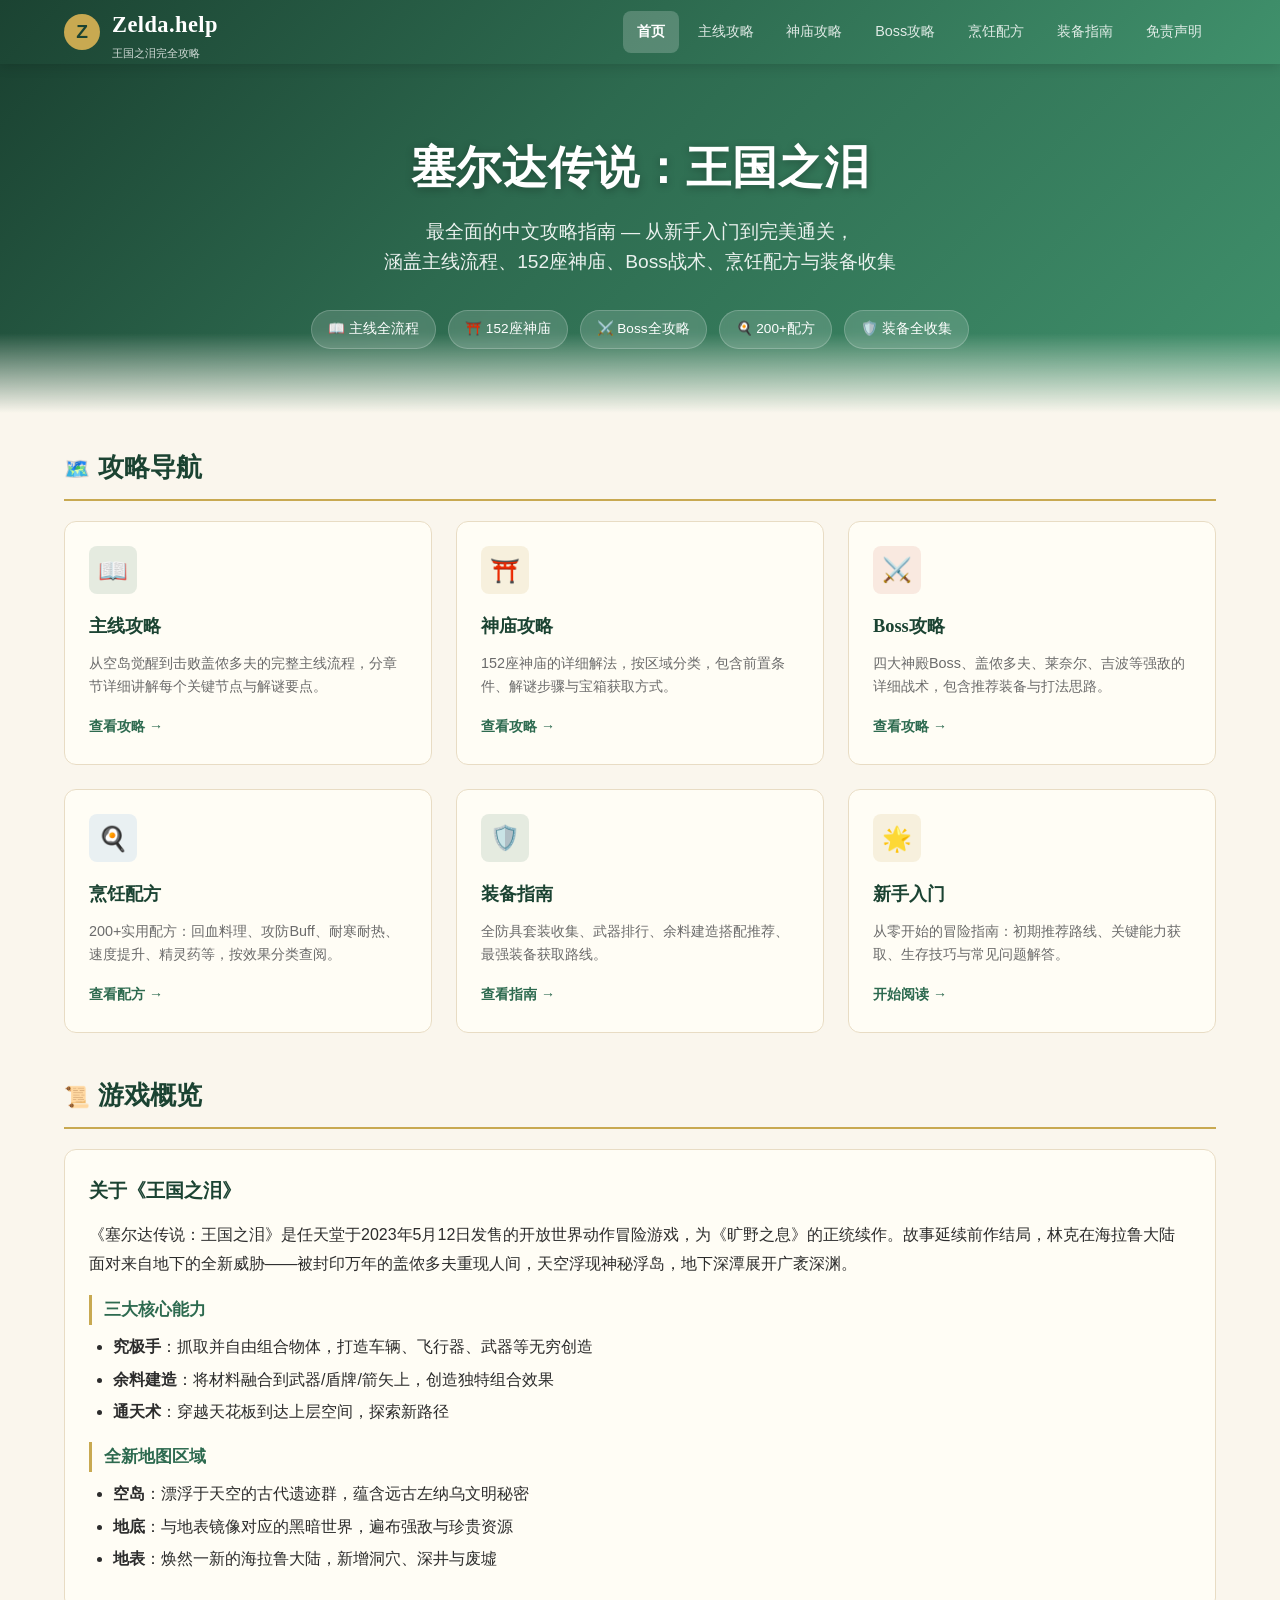
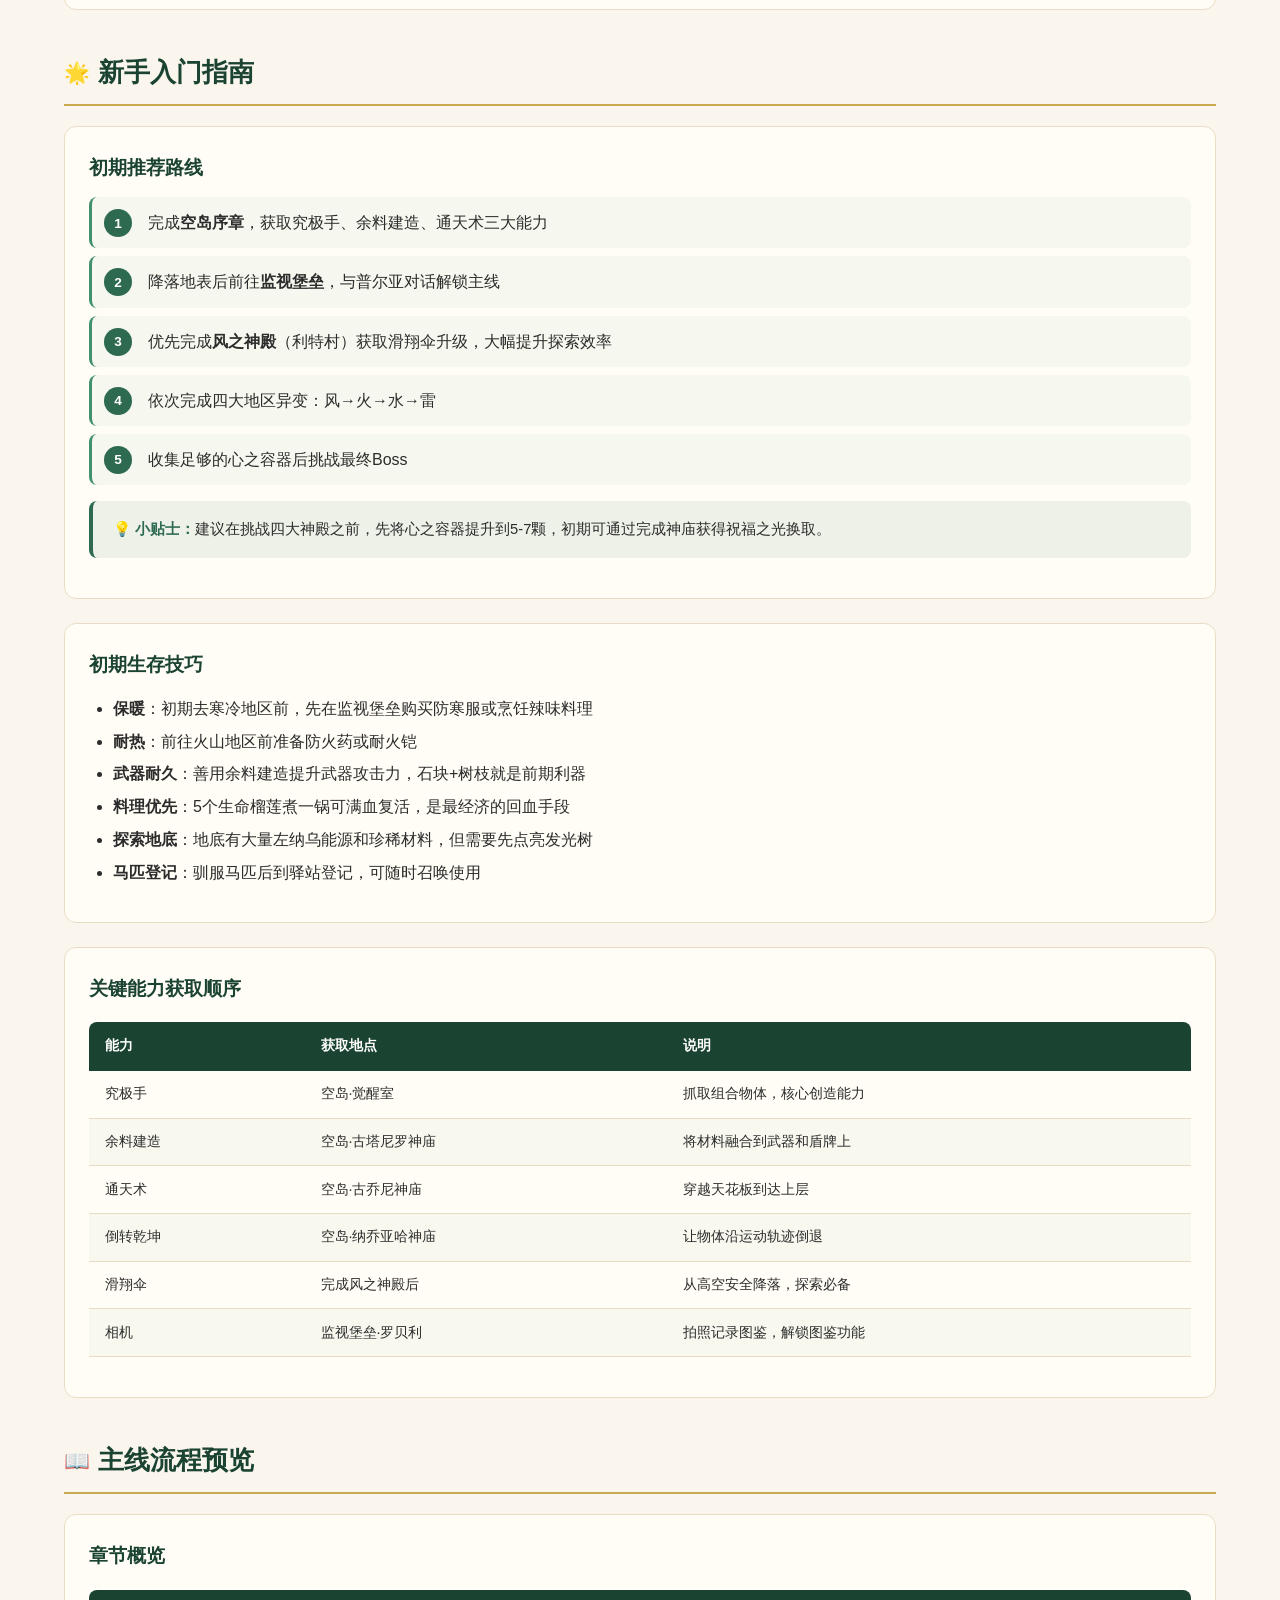
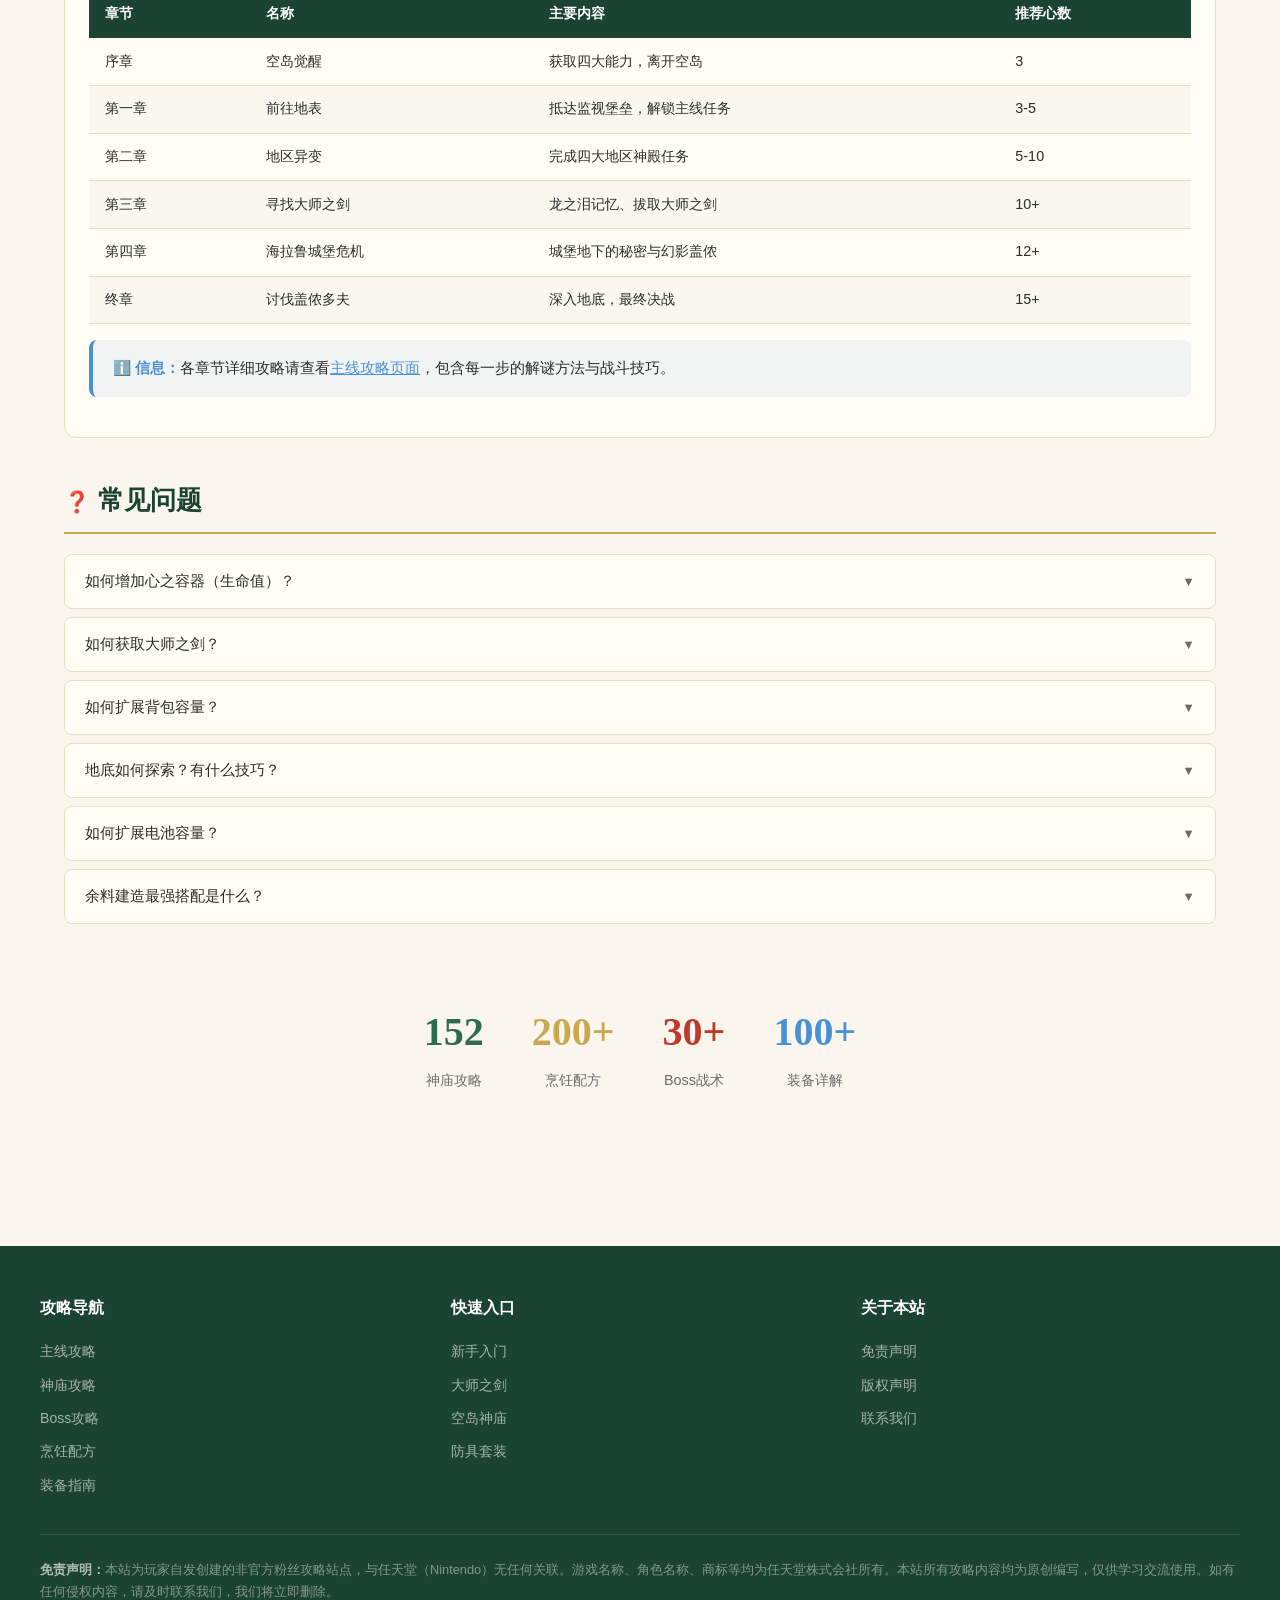
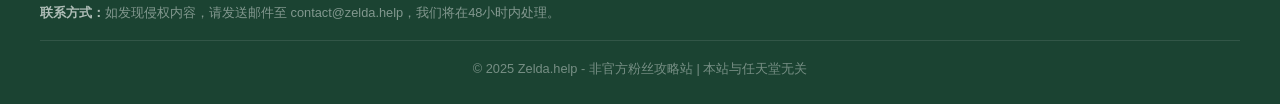
==== index.html @ 0ff65f8d "feat: 绑定自定义域名 totk.help，更新全站URL配置，添加CNAME文件" ====
<!doctype html>
<html lang="zh-CN">
<head>
  <meta charset="UTF-8" />
  <meta name="viewport" content="width=device-width, initial-scale=1.0" />
  <meta name="description" content="塞尔达传说：王国之泪完全攻略 - 主线流程、神庙解谜、Boss攻略、烹饪配方、装备指南，助你顺利通关" />
  <meta name="keywords" content="王国之泪,塞尔达传说,攻略,通关,神庙,Boss,配方,装备" />
  <title>塞尔达传说：王国之泪 完全攻略 | Zelda.help</title>
  <link rel="stylesheet" href="styles/main.css" />
  <link rel="canonical" href="https://totk.help/" />
  <meta property="og:url" content="https://totk.help/" />
  <meta property="og:type" content="website" />
  <meta property="og:site_name" content="Zelda.help" />
  <meta name="robots" content="index, follow" />
</head>
<body>

  <!-- Header -->
  <header class="site-header">
    <div class="header-inner">
      <a href="index.html" class="site-logo">
        <span class="logo-icon">Z</span>
        <span>
          <span class="logo-text">Zelda.help</span>
          <span class="logo-sub">王国之泪完全攻略</span>
        </span>
      </a>
      <nav class="main-nav">
        <a href="index.html" class="active">首页</a>
        <a href="walkthrough.html">主线攻略</a>
        <a href="shrines.html">神庙攻略</a>
        <a href="bosses.html">Boss攻略</a>
        <a href="recipes.html">烹饪配方</a>
        <a href="equipment.html">装备指南</a>
        <a href="disclaimer.html">免责声明</a>
      </nav>
      <button class="menu-toggle" aria-label="菜单" aria-expanded="false">☰</button>
    </div>
  </header>

  <!-- Hero -->
  <section class="hero">
    <div class="hero-content">
      <h1>塞尔达传说：王国之泪</h1>
      <p class="subtitle">最全面的中文攻略指南 — 从新手入门到完美通关，<br>涵盖主线流程、152座神庙、Boss战术、烹饪配方与装备收集</p>
      <div class="hero-badges">
        <span class="hero-badge">📖 主线全流程</span>
        <span class="hero-badge">⛩️ 152座神庙</span>
        <span class="hero-badge">⚔️ Boss全攻略</span>
        <span class="hero-badge">🍳 200+配方</span>
        <span class="hero-badge">🛡️ 装备全收集</span>
      </div>
    </div>
  </section>

  <!-- Main Content -->
  <main style="max-width:var(--max-width);margin:0 auto;padding:2rem 1.5rem;">

    <!-- Quick Navigation Cards -->
    <section class="section">
      <h2 class="section-title"><span class="icon">🗺️</span> 攻略导航</h2>
      <div class="card-grid">

        <div class="card">
          <div class="card-icon green">📖</div>
          <h3>主线攻略</h3>
          <p>从空岛觉醒到击败盖侬多夫的完整主线流程，分章节详细讲解每个关键节点与解谜要点。</p>
          <a href="walkthrough.html" class="card-link">查看攻略 →</a>
        </div>

        <div class="card">
          <div class="card-icon gold">⛩️</div>
          <h3>神庙攻略</h3>
          <p>152座神庙的详细解法，按区域分类，包含前置条件、解谜步骤与宝箱获取方式。</p>
          <a href="shrines.html" class="card-link">查看攻略 →</a>
        </div>

        <div class="card">
          <div class="card-icon red">⚔️</div>
          <h3>Boss攻略</h3>
          <p>四大神殿Boss、盖侬多夫、莱奈尔、吉波等强敌的详细战术，包含推荐装备与打法思路。</p>
          <a href="bosses.html" class="card-link">查看攻略 →</a>
        </div>

        <div class="card">
          <div class="card-icon blue">🍳</div>
          <h3>烹饪配方</h3>
          <p>200+实用配方：回血料理、攻防Buff、耐寒耐热、速度提升、精灵药等，按效果分类查阅。</p>
          <a href="recipes.html" class="card-link">查看配方 →</a>
        </div>

        <div class="card">
          <div class="card-icon green">🛡️</div>
          <h3>装备指南</h3>
          <p>全防具套装收集、武器排行、余料建造搭配推荐、最强装备获取路线。</p>
          <a href="equipment.html" class="card-link">查看指南 →</a>
        </div>

        <div class="card">
          <div class="card-icon gold">🌟</div>
          <h3>新手入门</h3>
          <p>从零开始的冒险指南：初期推荐路线、关键能力获取、生存技巧与常见问题解答。</p>
          <a href="#beginner-guide" class="card-link">开始阅读 →</a>
        </div>

      </div>
    </section>

    <!-- Game Overview -->
    <section class="section">
      <h2 class="section-title"><span class="icon">📜</span> 游戏概览</h2>
      <div class="guide-block">
        <h3>关于《王国之泪》</h3>
        <p>《塞尔达传说：王国之泪》是任天堂于2023年5月12日发售的开放世界动作冒险游戏，为《旷野之息》的正统续作。故事延续前作结局，林克在海拉鲁大陆面对来自地下的全新威胁——被封印万年的盖侬多夫重现人间，天空浮现神秘浮岛，地下深潭展开广袤深渊。</p>
        <h4>三大核心能力</h4>
        <ul>
          <li><strong>究极手</strong>：抓取并自由组合物体，打造车辆、飞行器、武器等无穷创造</li>
          <li><strong>余料建造</strong>：将材料融合到武器/盾牌/箭矢上，创造独特组合效果</li>
          <li><strong>通天术</strong>：穿越天花板到达上层空间，探索新路径</li>
        </ul>
        <h4>全新地图区域</h4>
        <ul>
          <li><strong>空岛</strong>：漂浮于天空的古代遗迹群，蕴含远古左纳乌文明秘密</li>
          <li><strong>地底</strong>：与地表镜像对应的黑暗世界，遍布强敌与珍贵资源</li>
          <li><strong>地表</strong>：焕然一新的海拉鲁大陆，新增洞穴、深井与废墟</li>
        </ul>
      </div>
    </section>

    <!-- Beginner Guide -->
    <section class="section" id="beginner-guide">
      <h2 class="section-title"><span class="icon">🌟</span> 新手入门指南</h2>

      <div class="guide-block">
        <h3>初期推荐路线</h3>
        <ol class="step-list">
          <li>完成<strong>空岛序章</strong>，获取究极手、余料建造、通天术三大能力</li>
          <li>降落地表后前往<strong>监视堡垒</strong>，与普尔亚对话解锁主线</li>
          <li>优先完成<strong>风之神殿</strong>（利特村）获取滑翔伞升级，大幅提升探索效率</li>
          <li>依次完成四大地区异变：风→火→水→雷</li>
          <li>收集足够的心之容器后挑战最终Boss</li>
        </ol>
        <div class="tip-box">建议在挑战四大神殿之前，先将心之容器提升到5-7颗，初期可通过完成神庙获得祝福之光换取。</div>
      </div>

      <div class="guide-block">
        <h3>初期生存技巧</h3>
        <ul>
          <li><strong>保暖</strong>：初期去寒冷地区前，先在监视堡垒购买防寒服或烹饪辣味料理</li>
          <li><strong>耐热</strong>：前往火山地区前准备防火药或耐火铠</li>
          <li><strong>武器耐久</strong>：善用余料建造提升武器攻击力，石块+树枝就是前期利器</li>
          <li><strong>料理优先</strong>：5个生命榴莲煮一锅可满血复活，是最经济的回血手段</li>
          <li><strong>探索地底</strong>：地底有大量左纳乌能源和珍稀材料，但需要先点亮发光树</li>
          <li><strong>马匹登记</strong>：驯服马匹后到驿站登记，可随时召唤使用</li>
        </ul>
      </div>

      <div class="guide-block">
        <h3>关键能力获取顺序</h3>
        <table class="data-table">
          <thead>
            <tr>
              <th>能力</th>
              <th>获取地点</th>
              <th>说明</th>
            </tr>
          </thead>
          <tbody>
            <tr>
              <td>究极手</td>
              <td>空岛·觉醒室</td>
              <td>抓取组合物体，核心创造能力</td>
            </tr>
            <tr>
              <td>余料建造</td>
              <td>空岛·古塔尼罗神庙</td>
              <td>将材料融合到武器和盾牌上</td>
            </tr>
            <tr>
              <td>通天术</td>
              <td>空岛·古乔尼神庙</td>
              <td>穿越天花板到达上层</td>
            </tr>
            <tr>
              <td>倒转乾坤</td>
              <td>空岛·纳乔亚哈神庙</td>
              <td>让物体沿运动轨迹倒退</td>
            </tr>
            <tr>
              <td>滑翔伞</td>
              <td>完成风之神殿后</td>
              <td>从高空安全降落，探索必备</td>
            </tr>
            <tr>
              <td>相机</td>
              <td>监视堡垒·罗贝利</td>
              <td>拍照记录图鉴，解锁图鉴功能</td>
            </tr>
          </tbody>
        </table>
      </div>
    </section>

    <!-- Walkthrough Preview -->
    <section class="section">
      <h2 class="section-title"><span class="icon">📖</span> 主线流程预览</h2>
      <div class="guide-block">
        <h3>章节概览</h3>
        <table class="data-table">
          <thead>
            <tr>
              <th>章节</th>
              <th>名称</th>
              <th>主要内容</th>
              <th>推荐心数</th>
            </tr>
          </thead>
          <tbody>
            <tr>
              <td>序章</td>
              <td>空岛觉醒</td>
              <td>获取四大能力，离开空岛</td>
              <td>3</td>
            </tr>
            <tr>
              <td>第一章</td>
              <td>前往地表</td>
              <td>抵达监视堡垒，解锁主线任务</td>
              <td>3-5</td>
            </tr>
            <tr>
              <td>第二章</td>
              <td>地区异变</td>
              <td>完成四大地区神殿任务</td>
              <td>5-10</td>
            </tr>
            <tr>
              <td>第三章</td>
              <td>寻找大师之剑</td>
              <td>龙之泪记忆、拔取大师之剑</td>
              <td>10+</td>
            </tr>
            <tr>
              <td>第四章</td>
              <td>海拉鲁城堡危机</td>
              <td>城堡地下的秘密与幻影盖侬</td>
              <td>12+</td>
            </tr>
            <tr>
              <td>终章</td>
              <td>讨伐盖侬多夫</td>
              <td>深入地底，最终决战</td>
              <td>15+</td>
            </tr>
          </tbody>
        </table>
        <div class="info-box">各章节详细攻略请查看<a href="walkthrough.html" style="color:var(--color-blue);">主线攻略页面</a>，包含每一步的解谜方法与战斗技巧。</div>
      </div>
    </section>

    <!-- FAQ -->
    <section class="section">
      <h2 class="section-title"><span class="icon">❓</span> 常见问题</h2>

      <div id="faq-list">
        <div class="accordion-item" data-searchable="心之容器 祈祷女神 增加心">
          <button class="accordion-header">
            <span>如何增加心之容器（生命值）？</span>
            <span class="arrow">▼</span>
          </button>
          <div class="accordion-body">
            <div class="accordion-body-inner">
              <p>每完成4座神庙，获得4个祝福之光，即可在女神像处祈祷换取1颗心之容器或1格精力槽。前期建议优先增加心之容器到7-10颗，提升生存能力。后期可根据需要平衡心与精力。</p>
              <p><strong>女神像位置</strong>：监视堡垒、各村庄、哈特诺村等地点均有分布。</p>
            </div>
          </div>
        </div>

        <div class="accordion-item" data-searchable="大师之剑 获取 拔剑">
          <button class="accordion-header">
            <span>如何获取大师之剑？</span>
            <span class="arrow">▼</span>
          </button>
          <div class="accordion-body">
            <div class="accordion-body-inner">
              <p>需要满足两个条件：</p>
              <ol>
                <li>收集至少<strong>12个龙之泪</strong>（找到12处地画并触摸），解锁白龙的记忆</li>
                <li>拥有<strong>2圈以上的精力槽</strong>（至少13颗心之容器的等效精力）</li>
              </ol>
              <p>完成龙之泪后，白龙会在海拉鲁上空飞行，飞到白龙头上即可拔取大师之剑。大师之剑耐久耗尽后10分钟自动恢复。</p>
            </div>
          </div>
        </div>

        <div class="accordion-item" data-searchable="背包扩展 伯库林 克洛格">
          <button class="accordion-header">
            <span>如何扩展背包容量？</span>
            <span class="arrow">▼</span>
          </button>
          <div class="accordion-body">
            <div class="accordion-body-inner">
              <p>找到伯库林（克洛格种子兑换NPC），用克洛格种子兑换武器/弓箭/盾牌槽位。伯库林第一次出现在监视堡垒东侧的路口，之后会在各大驿站出现。</p>
              <p><strong>推荐优先级</strong>：武器槽 > 盾牌槽 > 弓箭槽，武器消耗最大，优先扩展。</p>
            </div>
          </div>
        </div>

        <div class="accordion-item" data-searchable="地底 探索 发光树 黑暗">
          <button class="accordion-header">
            <span>地底如何探索？有什么技巧？</span>
            <span class="arrow">▼</span>
          </button>
          <div class="accordion-body">
            <div class="accordion-body-inner">
              <p>地底与地表镜像对应，但完全黑暗。探索要点：</p>
              <ul>
                <li><strong>点亮发光树</strong>：每棵树对应地表的神庙位置，是地底探索的路标</li>
                <li><strong>暗视药</strong>：烹饪暗夜萤火虫+怪物素材，临时增加视野</li>
                <li><strong>发光花</strong>：地底随处可见的蓝色花，引导你找到神庙和树根</li>
                <li><strong>左纳乌装置</strong>：地底有大量电池和装置，可用于制造载具</li>
                <li><strong>珍稀资源</strong>：地底有唯一出现的材料和升级素材</li>
              </ul>
            </div>
          </div>
        </div>

        <div class="accordion-item" data-searchable="电池 扩展 左纳乌 能源">
          <button class="accordion-header">
            <span>如何扩展电池容量？</span>
            <span class="arrow">▼</span>
          </button>
          <div class="accordion-body">
            <div class="accordion-body-inner">
              <p>收集左纳乌能源结晶，前往空岛的大鼓隆（左纳乌加工NPC）处兑换电池。100个结晶可兑换1格电池。能源结晶来源：</p>
              <ul>
                <li>地底的宝箱和击败强敌</li>
                <li>空岛的矿脉采集</li>
                <li>完成特定任务奖励</li>
                <li>击败依盖队成员掉落</li>
              </ul>
            </div>
          </div>
        </div>

        <div class="accordion-item" data-searchable="余料建造 最强搭配 推荐">
          <button class="accordion-header">
            <span>余料建造最强搭配是什么？</span>
            <span class="arrow">▼</span>
          </button>
          <div class="accordion-body">
            <div class="accordion-body-inner">
              <p>余料建造的效果取决于融合的素材，以下是几个强力搭配：</p>
              <ul>
                <li><strong>武器+白银莱奈尔刃角</strong>：攻击力极高，前期最强输出</li>
                <li><strong>盾牌+冰岩</strong>：格挡时冻住敌人，创造攻击机会</li>
                <li><strong>箭+冰冻花/火焰果</strong>：元素箭，免费替代火箭/冰箭</li>
                <li><strong>武器+怪物眼睛</strong>：投掷时自动追踪敌人</li>
                <li><strong>盾牌+火箭</strong>：紧急升空，滑翔搭配神技</li>
              </ul>
            </div>
          </div>
        </div>
      </div>
    </section>

    <!-- Stats -->
    <section class="section text-center" style="padding:2rem 0;">
      <div style="display:flex;justify-content:center;gap:3rem;flex-wrap:wrap;">
        <div>
          <div style="font-size:2.5rem;font-family:var(--font-heading);color:var(--color-primary);font-weight:bold;">152</div>
          <div style="font-size:0.9rem;color:var(--color-text-light);">神庙攻略</div>
        </div>
        <div>
          <div style="font-size:2.5rem;font-family:var(--font-heading);color:var(--color-gold);font-weight:bold;">200+</div>
          <div style="font-size:0.9rem;color:var(--color-text-light);">烹饪配方</div>
        </div>
        <div>
          <div style="font-size:2.5rem;font-family:var(--font-heading);color:var(--color-red);font-weight:bold;">30+</div>
          <div style="font-size:0.9rem;color:var(--color-text-light);">Boss战术</div>
        </div>
        <div>
          <div style="font-size:2.5rem;font-family:var(--font-heading);color:var(--color-blue);font-weight:bold;">100+</div>
          <div style="font-size:0.9rem;color:var(--color-text-light);">装备详解</div>
        </div>
      </div>
    </section>

  </main>

  <!-- Footer -->
  <footer class="site-footer">
    <div class="footer-inner">
      <div class="footer-col">
        <h4>攻略导航</h4>
        <a href="walkthrough.html">主线攻略</a>
        <a href="shrines.html">神庙攻略</a>
        <a href="bosses.html">Boss攻略</a>
        <a href="recipes.html">烹饪配方</a>
        <a href="equipment.html">装备指南</a>
      </div>
      <div class="footer-col">
        <h4>快速入口</h4>
        <a href="#beginner-guide">新手入门</a>
        <a href="walkthrough.html#master-sword">大师之剑</a>
        <a href="shrines.html#sky-islands">空岛神庙</a>
        <a href="equipment.html#armor-sets">防具套装</a>
      </div>
      <div class="footer-col">
        <h4>关于本站</h4>
        <a href="disclaimer.html">免责声明</a>
        <a href="disclaimer.html#copyright">版权声明</a>
        <a href="disclaimer.html#contact">联系我们</a>
      </div>
    </div>
    <div class="footer-disclaimer">
      <strong>免责声明：</strong>本站为玩家自发创建的非官方粉丝攻略站点，与任天堂（Nintendo）无任何关联。游戏名称、角色名称、商标等均为任天堂株式会社所有。本站所有攻略内容均为原创编写，仅供学习交流使用。如有任何侵权内容，请及时联系我们，我们将立即删除。<br>
      <strong>联系方式：</strong>如发现侵权内容，请发送邮件至 contact@zelda.help，我们将在48小时内处理。
    </div>
    <div class="footer-bottom">
      &copy; 2025 Zelda.help - 非官方粉丝攻略站 | 本站与任天堂无关
    </div>
  </footer>

  <button class="back-to-top" aria-label="回到顶部">↑</button>

  <script src="js/main.js"></script>
</body>
</html>
---- styles/main.css ----
/* ========================================
   Zelda.help - Tears of the Kingdom Guide
   Fantasy Guidebook Theme - No CDN Dependencies
   ======================================== */

/* CSS Variables */
:root {
  --color-primary: #2d6a4f;
  --color-primary-light: #40916c;
  --color-primary-dark: #1b4332;
  --color-gold: #c8a951;
  --color-gold-light: #e0c96e;
  --color-gold-dark: #a68a3e;
  --color-blue: #4a90d9;
  --color-blue-light: #6ab0f5;
  --color-red: #c0392b;
  --color-red-light: #e74c3c;
  --color-bg: #faf6ed;
  --color-bg-card: #fffdf5;
  --color-bg-dark: #1a1a2e;
  --color-bg-dark-card: #252542;
  --color-text: #2c2c2c;
  --color-text-light: #6b6b6b;
  --color-text-dark: #e8e8e8;
  --color-border: #d4c5a0;
  --color-border-light: #e8dcc4;
  --color-shadow: rgba(0, 0, 0, 0.1);
  --font-heading: Georgia, 'Times New Roman', 'Noto Serif SC', serif;
  --font-body: -apple-system, BlinkMacSystemFont, 'Segoe UI', 'Noto Sans SC', sans-serif;
  --font-mono: 'Courier New', monospace;
  --radius: 8px;
  --radius-lg: 12px;
  --transition: 0.3s ease;
  --max-width: 1200px;
  --sidebar-width: 280px;
}

/* Reset */
*, *::before, *::after {
  margin: 0;
  padding: 0;
  box-sizing: border-box;
}

html {
  scroll-behavior: smooth;
  font-size: 16px;
}

body {
  font-family: var(--font-body);
  background: var(--color-bg);
  color: var(--color-text);
  line-height: 1.8;
  min-height: 100vh;
  -webkit-font-smoothing: antialiased;
}

/* Scrollbar */
::-webkit-scrollbar { width: 8px; }
::-webkit-scrollbar-track { background: var(--color-bg); }
::-webkit-scrollbar-thumb { background: var(--color-border); border-radius: 4px; }
::-webkit-scrollbar-thumb:hover { background: var(--color-gold); }

/* ========== HEADER ========== */
.site-header {
  background: linear-gradient(135deg, var(--color-primary-dark) 0%, var(--color-primary) 50%, var(--color-primary-light) 100%);
  color: white;
  position: sticky;
  top: 0;
  z-index: 1000;
  box-shadow: 0 2px 12px rgba(0,0,0,0.15);
}

.header-inner {
  max-width: var(--max-width);
  margin: 0 auto;
  padding: 0 1.5rem;
  display: flex;
  align-items: center;
  justify-content: space-between;
  height: 64px;
}

.site-logo {
  display: flex;
  align-items: center;
  gap: 0.75rem;
  text-decoration: none;
  color: white;
}

.site-logo .logo-icon {
  width: 36px;
  height: 36px;
  background: var(--color-gold);
  border-radius: 50%;
  display: flex;
  align-items: center;
  justify-content: center;
  font-size: 1.2rem;
  font-weight: bold;
  color: var(--color-primary-dark);
  flex-shrink: 0;
}

.site-logo .logo-text {
  font-family: var(--font-heading);
  font-size: 1.4rem;
  font-weight: bold;
  letter-spacing: 0.02em;
}

.site-logo .logo-sub {
  font-size: 0.7rem;
  opacity: 0.8;
  display: block;
  line-height: 1;
  margin-top: 2px;
}

/* Navigation */
.main-nav {
  display: flex;
  align-items: center;
  gap: 0.25rem;
}

.main-nav a {
  color: rgba(255,255,255,0.85);
  text-decoration: none;
  padding: 0.5rem 0.9rem;
  border-radius: var(--radius);
  font-size: 0.9rem;
  transition: var(--transition);
  white-space: nowrap;
}

.main-nav a:hover,
.main-nav a.active {
  background: rgba(255,255,255,0.15);
  color: white;
}

.main-nav a.active {
  background: rgba(255,255,255,0.2);
  font-weight: 600;
}

/* Mobile menu */
.menu-toggle {
  display: none;
  background: none;
  border: none;
  color: white;
  font-size: 1.5rem;
  cursor: pointer;
  padding: 0.5rem;
  line-height: 1;
}

/* ========== HERO ========== */
.hero {
  position: relative;
  background: linear-gradient(135deg, #1b4332 0%, #2d6a4f 40%, #40916c 100%);
  color: white;
  padding: 4rem 1.5rem;
  text-align: center;
  overflow: hidden;
}

.hero::before {
  content: '';
  position: absolute;
  top: 0; left: 0; right: 0; bottom: 0;
  background: url('images/hero-bg.webp') center/cover no-repeat;
  opacity: 0.25;
  z-index: 0;
}

.hero::after {
  content: '';
  position: absolute;
  bottom: 0; left: 0; right: 0;
  height: 80px;
  background: linear-gradient(transparent, var(--color-bg));
  z-index: 1;
}

.hero-content {
  position: relative;
  z-index: 2;
  max-width: 800px;
  margin: 0 auto;
}

.hero h1 {
  font-family: var(--font-heading);
  font-size: 2.8rem;
  margin-bottom: 0.5rem;
  text-shadow: 0 2px 8px rgba(0,0,0,0.3);
  letter-spacing: 0.02em;
}

.hero .subtitle {
  font-size: 1.2rem;
  opacity: 0.9;
  margin-bottom: 2rem;
  line-height: 1.6;
}

.hero-badges {
  display: flex;
  justify-content: center;
  gap: 0.75rem;
  flex-wrap: wrap;
}

.hero-badge {
  background: rgba(255,255,255,0.15);
  backdrop-filter: blur(4px);
  padding: 0.4rem 1rem;
  border-radius: 999px;
  font-size: 0.85rem;
  border: 1px solid rgba(255,255,255,0.2);
}

/* ========== LAYOUT ========== */
.page-container {
  max-width: var(--max-width);
  margin: 0 auto;
  padding: 2rem 1.5rem;
  display: flex;
  gap: 2rem;
}

.page-sidebar {
  width: var(--sidebar-width);
  flex-shrink: 0;
}

.page-main {
  flex: 1;
  min-width: 0;
}

/* Page header (non-home) */
.page-header {
  background: linear-gradient(135deg, var(--color-primary-dark), var(--color-primary));
  color: white;
  padding: 2.5rem 1.5rem;
  position: relative;
}

.page-header::after {
  content: '';
  position: absolute;
  bottom: 0; left: 0; right: 0;
  height: 40px;
  background: linear-gradient(transparent, var(--color-bg));
}

.page-header h1 {
  font-family: var(--font-heading);
  font-size: 2rem;
  max-width: var(--max-width);
  margin: 0 auto;
  position: relative;
  z-index: 1;
}

.page-header .breadcrumb {
  max-width: var(--max-width);
  margin: 0 auto 0.5rem;
  font-size: 0.85rem;
  opacity: 0.8;
  position: relative;
  z-index: 1;
}

.page-header .breadcrumb a {
  color: rgba(255,255,255,0.8);
  text-decoration: none;
}

.page-header .breadcrumb a:hover {
  color: white;
}

/* ========== SIDEBAR ========== */
.sidebar-nav {
  position: sticky;
  top: 80px;
  background: var(--color-bg-card);
  border: 1px solid var(--color-border-light);
  border-radius: var(--radius-lg);
  padding: 1.25rem;
  max-height: calc(100vh - 100px);
  overflow-y: auto;
}

.sidebar-nav h3 {
  font-family: var(--font-heading);
  font-size: 0.95rem;
  color: var(--color-primary-dark);
  margin-bottom: 0.75rem;
  padding-bottom: 0.5rem;
  border-bottom: 2px solid var(--color-gold);
  display: flex;
  align-items: center;
  gap: 0.5rem;
}

.sidebar-nav ul {
  list-style: none;
}

.sidebar-nav li {
  margin-bottom: 0.25rem;
}

.sidebar-nav a {
  display: block;
  padding: 0.4rem 0.75rem;
  color: var(--color-text);
  text-decoration: none;
  font-size: 0.88rem;
  border-radius: var(--radius);
  transition: var(--transition);
  border-left: 3px solid transparent;
}

.sidebar-nav a:hover {
  background: rgba(45,106,79,0.08);
  color: var(--color-primary);
  border-left-color: var(--color-primary-light);
}

.sidebar-nav a.active {
  background: rgba(45,106,79,0.12);
  color: var(--color-primary);
  border-left-color: var(--color-gold);
  font-weight: 600;
}

.sidebar-nav .nav-section {
  margin-top: 1rem;
}

/* ========== CARDS ========== */
.card-grid {
  display: grid;
  grid-template-columns: repeat(auto-fill, minmax(280px, 1fr));
  gap: 1.5rem;
}

.card {
  background: var(--color-bg-card);
  border: 1px solid var(--color-border-light);
  border-radius: var(--radius-lg);
  padding: 1.5rem;
  transition: var(--transition);
  position: relative;
  overflow: hidden;
}

.card:hover {
  transform: translateY(-2px);
  box-shadow: 0 8px 24px var(--color-shadow);
  border-color: var(--color-gold);
}

.card-icon {
  width: 48px;
  height: 48px;
  border-radius: var(--radius);
  display: flex;
  align-items: center;
  justify-content: center;
  font-size: 1.5rem;
  margin-bottom: 1rem;
}

.card-icon.green { background: rgba(45,106,79,0.12); }
.card-icon.gold { background: rgba(200,169,81,0.15); }
.card-icon.blue { background: rgba(74,144,217,0.12); }
.card-icon.red { background: rgba(192,57,43,0.1); }

.card h3 {
  font-family: var(--font-heading);
  font-size: 1.15rem;
  color: var(--color-primary-dark);
  margin-bottom: 0.5rem;
}

.card p {
  font-size: 0.9rem;
  color: var(--color-text-light);
  line-height: 1.6;
}

.card-link {
  display: inline-flex;
  align-items: center;
  gap: 0.4rem;
  margin-top: 1rem;
  color: var(--color-primary);
  text-decoration: none;
  font-size: 0.88rem;
  font-weight: 600;
  transition: var(--transition);
}

.card-link:hover {
  color: var(--color-gold-dark);
  gap: 0.6rem;
}

/* ========== CONTENT SECTIONS ========== */
.section {
  margin-bottom: 2.5rem;
}

.section-title {
  font-family: var(--font-heading);
  font-size: 1.6rem;
  color: var(--color-primary-dark);
  margin-bottom: 1.25rem;
  padding-bottom: 0.5rem;
  border-bottom: 2px solid var(--color-gold);
  display: flex;
  align-items: center;
  gap: 0.5rem;
}

.section-title .icon {
  font-size: 1.3rem;
}

/* Guide content blocks */
.guide-block {
  background: var(--color-bg-card);
  border: 1px solid var(--color-border-light);
  border-radius: var(--radius-lg);
  padding: 1.5rem;
  margin-bottom: 1.5rem;
}

.guide-block h3 {
  font-family: var(--font-heading);
  font-size: 1.2rem;
  color: var(--color-primary-dark);
  margin-bottom: 0.75rem;
  display: flex;
  align-items: center;
  gap: 0.5rem;
}

.guide-block h4 {
  font-size: 1.05rem;
  color: var(--color-primary);
  margin: 1rem 0 0.5rem;
  padding-left: 0.75rem;
  border-left: 3px solid var(--color-gold);
}

.guide-block p {
  margin-bottom: 0.75rem;
  line-height: 1.8;
}

.guide-block ul,
.guide-block ol {
  margin: 0.5rem 0 0.75rem 1.5rem;
}

.guide-block li {
  margin-bottom: 0.35rem;
  line-height: 1.7;
}

/* Step-by-step */
.step-list {
  counter-reset: step;
  list-style: none;
  margin-left: 0 !important;
}

.step-list li {
  counter-increment: step;
  padding: 0.75rem 0.75rem 0.75rem 3.5rem;
  position: relative;
  margin-bottom: 0.5rem;
  background: rgba(45,106,79,0.04);
  border-radius: var(--radius);
  border-left: 3px solid var(--color-primary-light);
}

.step-list li::before {
  content: counter(step);
  position: absolute;
  left: 0.75rem;
  top: 0.75rem;
  width: 28px;
  height: 28px;
  background: var(--color-primary);
  color: white;
  border-radius: 50%;
  display: flex;
  align-items: center;
  justify-content: center;
  font-size: 0.85rem;
  font-weight: bold;
}

/* Tips / Warnings */
.tip-box, .warning-box, .info-box {
  padding: 1rem 1.25rem;
  border-radius: var(--radius);
  margin: 1rem 0;
  font-size: 0.92rem;
  line-height: 1.7;
}

.tip-box {
  background: rgba(45,106,79,0.08);
  border-left: 4px solid var(--color-primary);
}

.tip-box::before {
  content: '💡 小贴士：';
  font-weight: 600;
  color: var(--color-primary);
}

.warning-box {
  background: rgba(192,57,43,0.06);
  border-left: 4px solid var(--color-red);
}

.warning-box::before {
  content: '⚠️ 注意：';
  font-weight: 600;
  color: var(--color-red);
}

.info-box {
  background: rgba(74,144,217,0.08);
  border-left: 4px solid var(--color-blue);
}

.info-box::before {
  content: 'ℹ️ 信息：';
  font-weight: 600;
  color: var(--color-blue);
}

/* Data tables */
.data-table {
  width: 100%;
  border-collapse: collapse;
  margin: 1rem 0;
  font-size: 0.9rem;
}

.data-table th {
  background: var(--color-primary-dark);
  color: white;
  padding: 0.75rem 1rem;
  text-align: left;
  font-weight: 600;
  font-size: 0.85rem;
}

.data-table th:first-child {
  border-radius: var(--radius) 0 0 0;
}

.data-table th:last-child {
  border-radius: 0 var(--radius) 0 0;
}

.data-table td {
  padding: 0.65rem 1rem;
  border-bottom: 1px solid var(--color-border-light);
}

.data-table tr:nth-child(even) {
  background: rgba(45,106,79,0.03);
}

.data-table tr:hover {
  background: rgba(45,106,79,0.08);
}

/* Tags */
.tag {
  display: inline-block;
  padding: 0.2rem 0.6rem;
  border-radius: 999px;
  font-size: 0.75rem;
  font-weight: 600;
  vertical-align: middle;
}

.tag-green { background: rgba(45,106,79,0.12); color: var(--color-primary); }
.tag-gold { background: rgba(200,169,81,0.15); color: var(--color-gold-dark); }
.tag-blue { background: rgba(74,144,217,0.12); color: var(--color-blue); }
.tag-red { background: rgba(192,57,43,0.1); color: var(--color-red); }

/* Difficulty stars */
.difficulty {
  color: var(--color-gold);
  letter-spacing: 2px;
  font-size: 0.9rem;
}

/* ========== ACCORDION (for FAQ/Shrine list) ========== */
.accordion-item {
  border: 1px solid var(--color-border-light);
  border-radius: var(--radius);
  margin-bottom: 0.5rem;
  overflow: hidden;
}

.accordion-header {
  width: 100%;
  background: var(--color-bg-card);
  border: none;
  padding: 1rem 1.25rem;
  font-size: 0.95rem;
  font-family: var(--font-body);
  color: var(--color-text);
  cursor: pointer;
  display: flex;
  align-items: center;
  justify-content: space-between;
  transition: var(--transition);
  text-align: left;
}

.accordion-header:hover {
  background: rgba(45,106,79,0.06);
}

.accordion-header .arrow {
  transition: transform 0.3s ease;
  font-size: 0.8rem;
  color: var(--color-text-light);
}

.accordion-item.open .accordion-header {
  background: rgba(45,106,79,0.08);
  color: var(--color-primary);
  font-weight: 600;
}

.accordion-item.open .accordion-header .arrow {
  transform: rotate(180deg);
}

.accordion-body {
  max-height: 0;
  overflow: hidden;
  transition: max-height 0.35s ease;
}

.accordion-body-inner {
  padding: 1rem 1.25rem;
  border-top: 1px solid var(--color-border-light);
  font-size: 0.9rem;
  line-height: 1.8;
}

/* ========== RECIPE CARDS ========== */
.recipe-grid {
  display: grid;
  grid-template-columns: repeat(auto-fill, minmax(250px, 1fr));
  gap: 1rem;
}

.recipe-card {
  background: var(--color-bg-card);
  border: 1px solid var(--color-border-light);
  border-radius: var(--radius-lg);
  padding: 1.25rem;
  transition: var(--transition);
}

.recipe-card:hover {
  border-color: var(--color-gold);
  box-shadow: 0 4px 16px var(--color-shadow);
}

.recipe-card h4 {
  font-family: var(--font-heading);
  color: var(--color-primary-dark);
  margin-bottom: 0.5rem;
  font-size: 1.05rem;
}

.recipe-card .ingredients {
  font-size: 0.85rem;
  color: var(--color-text-light);
  margin-bottom: 0.5rem;
}

.recipe-card .effect {
  font-size: 0.85rem;
  font-weight: 600;
}

/* ========== FOOTER ========== */
.site-footer {
  background: var(--color-primary-dark);
  color: rgba(255,255,255,0.7);
  padding: 3rem 1.5rem 1.5rem;
  margin-top: 3rem;
}

.footer-inner {
  max-width: var(--max-width);
  margin: 0 auto;
  display: grid;
  grid-template-columns: repeat(auto-fit, minmax(200px, 1fr));
  gap: 2rem;
  margin-bottom: 2rem;
}

.footer-col h4 {
  color: white;
  font-family: var(--font-heading);
  font-size: 1rem;
  margin-bottom: 0.75rem;
}

.footer-col a {
  display: block;
  color: rgba(255,255,255,0.6);
  text-decoration: none;
  font-size: 0.88rem;
  padding: 0.25rem 0;
  transition: var(--transition);
}

.footer-col a:hover {
  color: var(--color-gold);
}

.footer-disclaimer {
  max-width: var(--max-width);
  margin: 0 auto;
  padding: 1.5rem 0 0;
  border-top: 1px solid rgba(255,255,255,0.1);
  font-size: 0.8rem;
  line-height: 1.7;
  color: rgba(255,255,255,0.45);
}

.footer-disclaimer strong {
  color: rgba(255,255,255,0.65);
}

.footer-bottom {
  max-width: var(--max-width);
  margin: 1rem auto 0;
  padding-top: 1rem;
  border-top: 1px solid rgba(255,255,255,0.1);
  text-align: center;
  font-size: 0.8rem;
  color: rgba(255,255,255,0.4);
}

/* ========== BACK TO TOP ========== */
.back-to-top {
  position: fixed;
  bottom: 2rem;
  right: 2rem;
  width: 44px;
  height: 44px;
  background: var(--color-primary);
  color: white;
  border: none;
  border-radius: 50%;
  cursor: pointer;
  font-size: 1.2rem;
  display: flex;
  align-items: center;
  justify-content: center;
  opacity: 0;
  visibility: hidden;
  transition: var(--transition);
  box-shadow: 0 4px 12px rgba(0,0,0,0.2);
  z-index: 999;
}

.back-to-top.visible {
  opacity: 1;
  visibility: visible;
}

.back-to-top:hover {
  background: var(--color-gold);
  transform: translateY(-2px);
}

/* ========== SEARCH (simple) ========== */
.search-box {
  position: relative;
  margin-bottom: 1.5rem;
}

.search-box input {
  width: 100%;
  padding: 0.7rem 1rem 0.7rem 2.5rem;
  border: 1px solid var(--color-border);
  border-radius: var(--radius);
  font-size: 0.9rem;
  font-family: var(--font-body);
  background: var(--color-bg-card);
  color: var(--color-text);
  transition: var(--transition);
}

.search-box input:focus {
  outline: none;
  border-color: var(--color-primary);
  box-shadow: 0 0 0 3px rgba(45,106,79,0.1);
}

.search-box .search-icon {
  position: absolute;
  left: 0.85rem;
  top: 50%;
  transform: translateY(-50%);
  color: var(--color-text-light);
  font-size: 0.9rem;
}

/* ========== RESPONSIVE ========== */
@media (max-width: 900px) {
  .page-container {
    flex-direction: column;
  }

  .page-sidebar {
    width: 100%;
    order: -1;
  }

  .sidebar-nav {
    position: static;
    max-height: none;
  }

  .hero h1 {
    font-size: 2rem;
  }

  .card-grid {
    grid-template-columns: 1fr;
  }
}

@media (max-width: 768px) {
  .main-nav {
    display: none;
    position: absolute;
    top: 64px;
    left: 0;
    right: 0;
    background: var(--color-primary-dark);
    flex-direction: column;
    padding: 1rem;
    gap: 0;
    box-shadow: 0 4px 12px rgba(0,0,0,0.2);
  }

  .main-nav.open {
    display: flex;
  }

  .main-nav a {
    padding: 0.75rem 1rem;
    border-radius: var(--radius);
  }

  .menu-toggle {
    display: block;
  }

  .hero {
    padding: 2.5rem 1rem;
  }

  .hero h1 {
    font-size: 1.7rem;
  }

  .hero .subtitle {
    font-size: 1rem;
  }

  .section-title {
    font-size: 1.3rem;
  }

  .data-table {
    font-size: 0.8rem;
  }

  .data-table th,
  .data-table td {
    padding: 0.5rem 0.6rem;
  }
}

@media (max-width: 480px) {
  .header-inner {
    padding: 0 1rem;
  }

  .site-logo .logo-text {
    font-size: 1.15rem;
  }

  .hero h1 {
    font-size: 1.4rem;
  }

  .recipe-grid {
    grid-template-columns: 1fr;
  }
}

/* ========== PRINT ========== */
@media print {
  .site-header, .site-footer, .page-sidebar, .back-to-top, .menu-toggle {
    display: none !important;
  }

  .page-container {
    display: block;
  }

  body {
    background: white;
    color: black;
  }

  .guide-block, .card {
    break-inside: avoid;
    border: 1px solid #ccc;
  }
}

/* ========== ANIMATIONS ========== */
@keyframes fadeInUp {
  from { opacity: 0; transform: translateY(20px); }
  to { opacity: 1; transform: translateY(0); }
}

.animate-in {
  animation: fadeInUp 0.5s ease forwards;
}

.animate-in:nth-child(2) { animation-delay: 0.1s; }
.animate-in:nth-child(3) { animation-delay: 0.2s; }
.animate-in:nth-child(4) { animation-delay: 0.3s; }
.animate-in:nth-child(5) { animation-delay: 0.4s; }
.animate-in:nth-child(6) { animation-delay: 0.5s; }

/* ========== UTILITY ========== */
.text-center { text-align: center; }
.text-gold { color: var(--color-gold); }
.text-green { color: var(--color-primary); }
.text-red { color: var(--color-red); }
.text-blue { color: var(--color-blue); }
.mt-1 { margin-top: 0.5rem; }
.mt-2 { margin-top: 1rem; }
.mt-3 { margin-top: 1.5rem; }
.mb-1 { margin-bottom: 0.5rem; }
.mb-2 { margin-bottom: 1rem; }
.mb-3 { margin-bottom: 1.5rem; }
.hidden { display: none; }
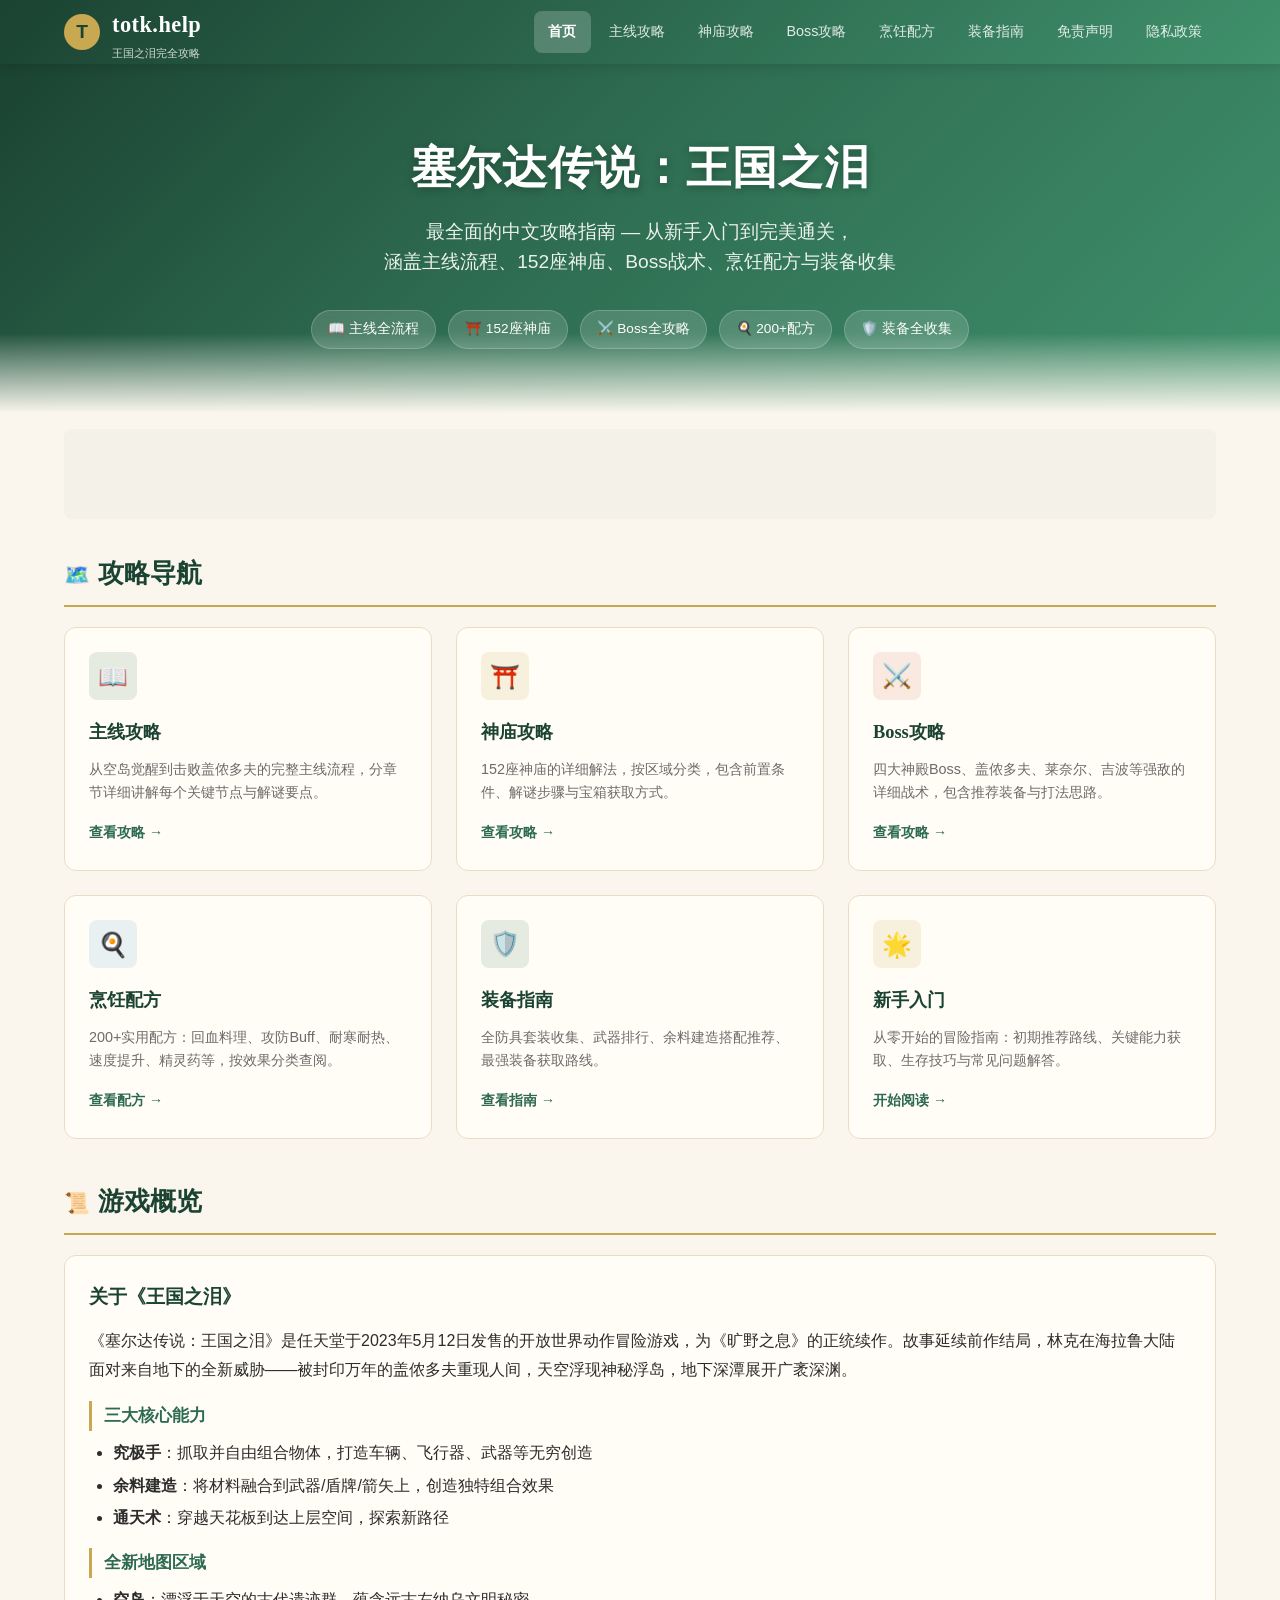
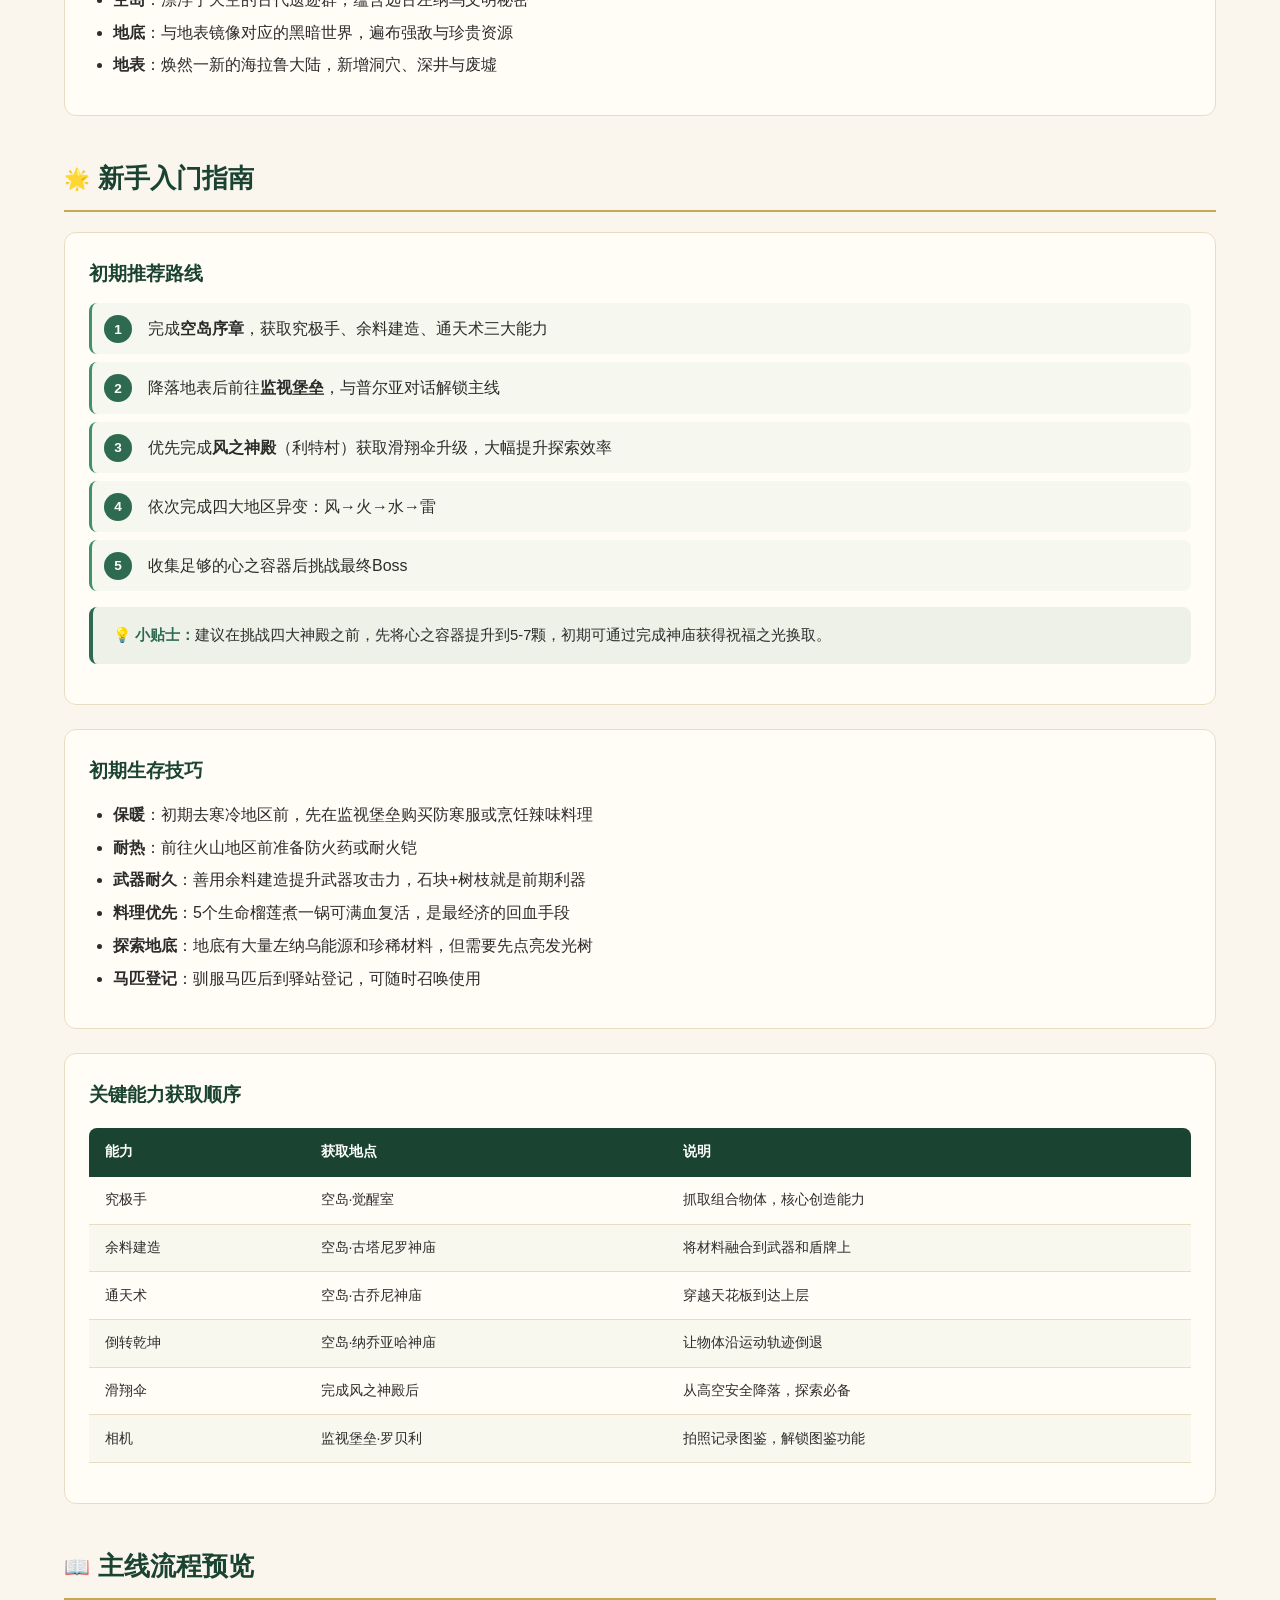
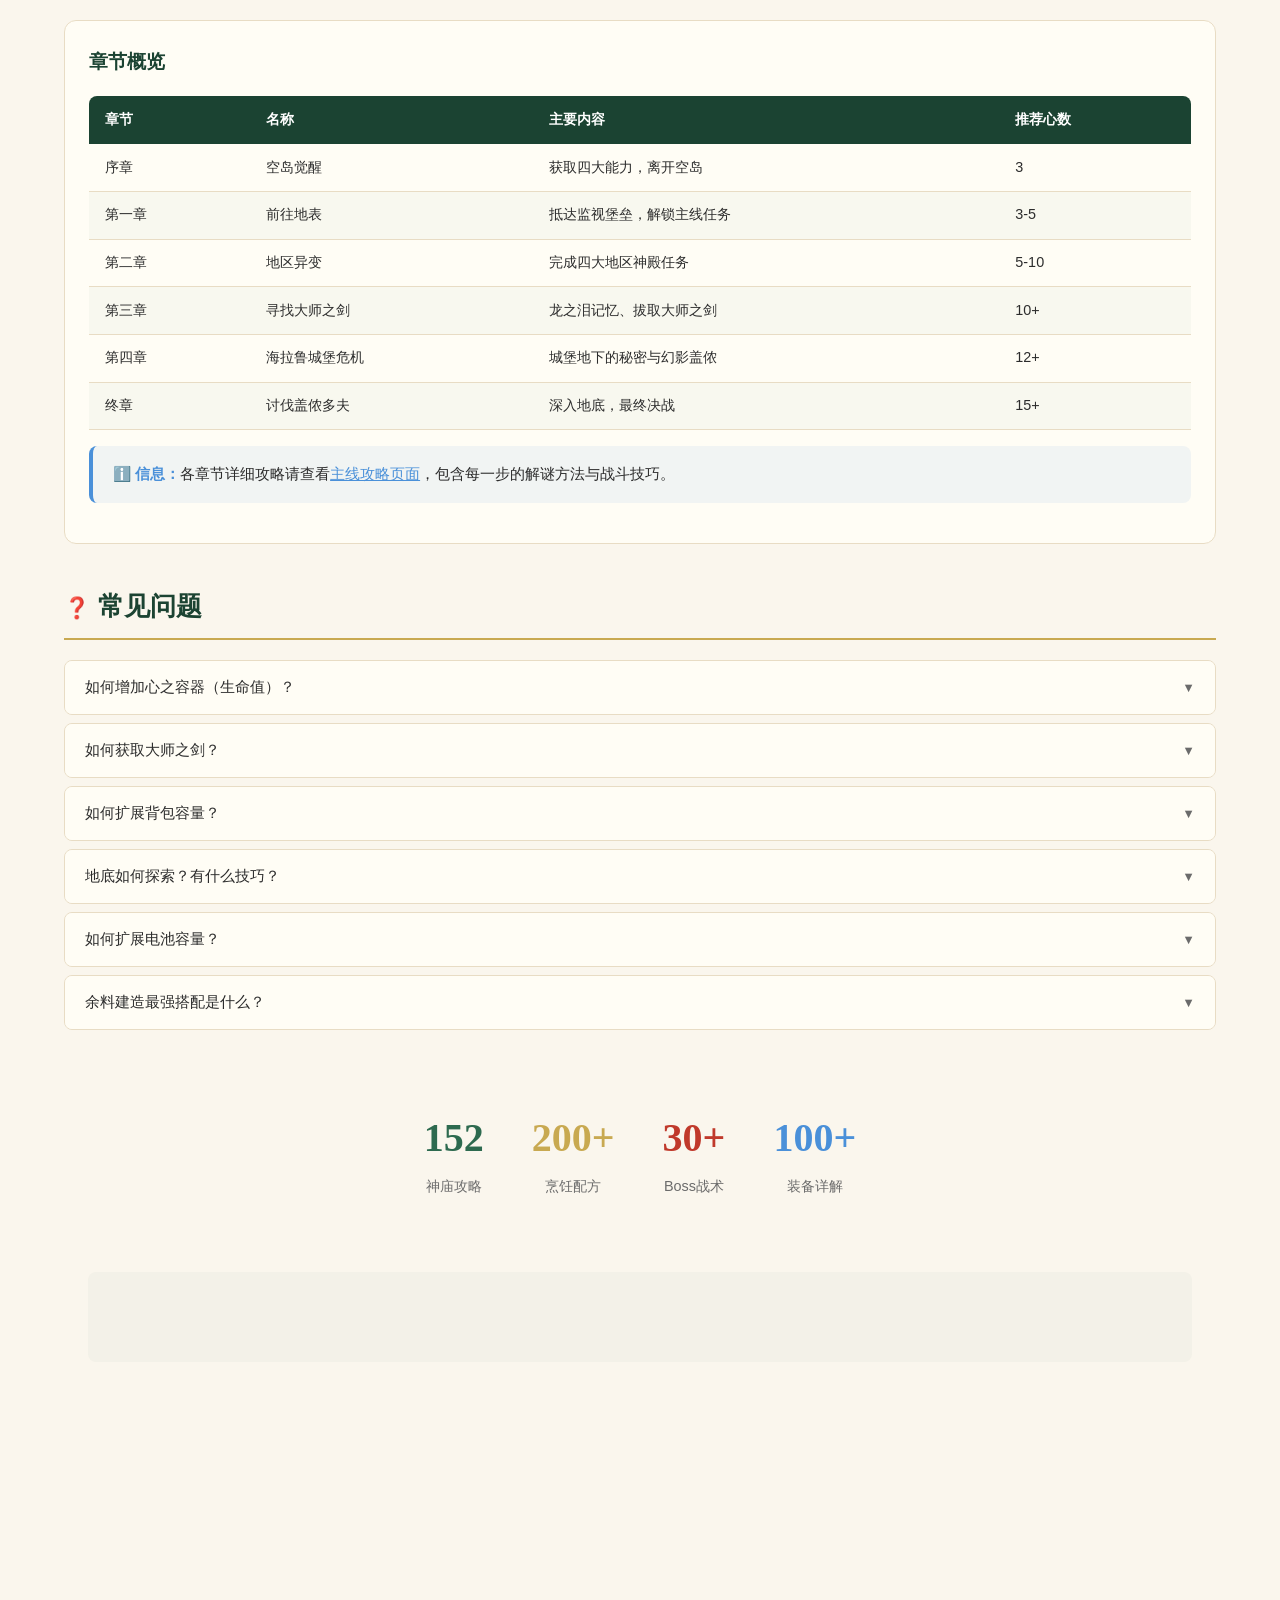
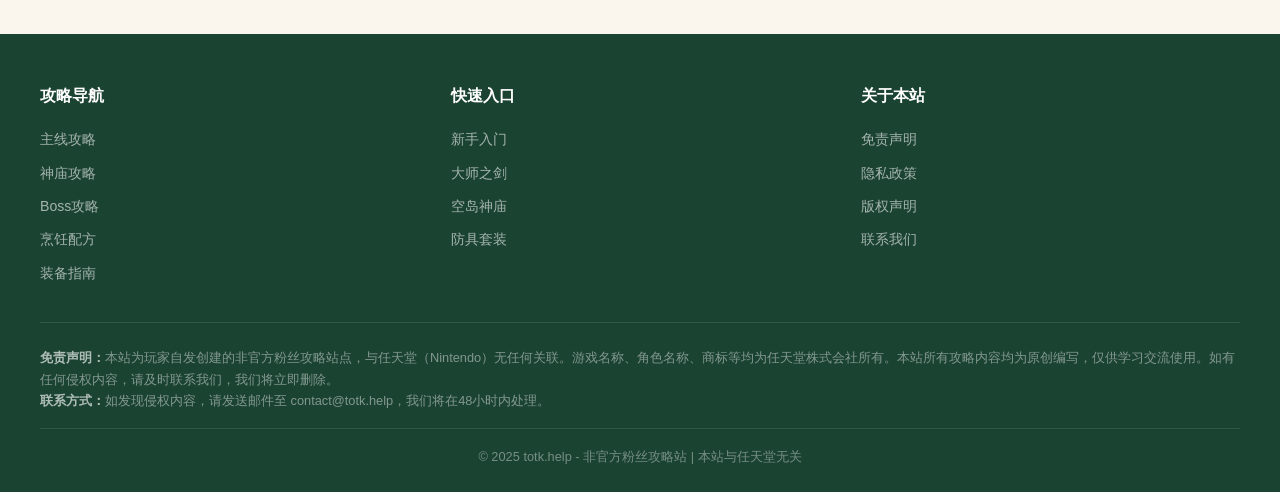
==== commit 5518c1b0: "feat: 全站优化 - 接入GA4/百度统计/AdSense，添加favicon/JSON-LD/OG标签/隐私政策页，品牌更名totk.help" ====
--- a/index.html
+++ b/index.html
@@ -5,13 +5,58 @@
   <meta name="viewport" content="width=device-width, initial-scale=1.0" />
   <meta name="description" content="塞尔达传说：王国之泪完全攻略 - 主线流程、神庙解谜、Boss攻略、烹饪配方、装备指南，助你顺利通关" />
   <meta name="keywords" content="王国之泪,塞尔达传说,攻略,通关,神庙,Boss,配方,装备" />
-  <title>塞尔达传说：王国之泪 完全攻略 | Zelda.help</title>
+  <title>塞尔达传说：王国之泪 完全攻略 | totk.help</title>
+  <link rel="icon" type="image/x-icon" href="images/favicon.ico" />
+  <link rel="icon" type="image/webp" sizes="32x32" href="images/favicon-32.webp" />
   <link rel="stylesheet" href="styles/main.css" />
   <link rel="canonical" href="https://totk.help/" />
   <meta property="og:url" content="https://totk.help/" />
   <meta property="og:type" content="website" />
-  <meta property="og:site_name" content="Zelda.help" />
+  <meta property="og:site_name" content="totk.help" />
+  <meta property="og:title" content="塞尔达传说：王国之泪 完全攻略 | totk.help" />
+  <meta property="og:description" content="最全面的王国之泪中文攻略指南 - 主线流程、152座神庙、Boss战术、200+烹饪配方、装备全收集" />
+  <meta property="og:image" content="https://totk.help/images/hero-bg.webp" />
+  <meta property="og:locale" content="zh_CN" />
   <meta name="robots" content="index, follow" />
+  <meta name="google-adsense-account" content="ca-pub-XXXXXXXXXXXXXXXX" />
+
+  <!-- JSON-LD Structured Data -->
+  <script type="application/ld+json">
+  {
+    "@context": "https://schema.org",
+    "@type": "WebSite",
+    "name": "totk.help",
+    "alternateName": "王国之泪完全攻略",
+    "url": "https://totk.help/",
+    "description": "塞尔达传说：王国之泪最全面的中文攻略指南",
+    "inLanguage": "zh-CN",
+    "potentialAction": {
+      "@type": "SearchAction",
+      "target": "https://totk.help/shrines.html?q={search_term_string}",
+      "query-input": "required name=search_term_string"
+    }
+  }
+  </script>
+
+  <!-- Google Analytics (GA4) - 替换 G-XXXXXXXXXX 为你的衡量ID -->
+  <script async src="https://www.googletagmanager.com/gtag/js?id=G-XXXXXXXXXX"></script>
+  <script>
+    window.dataLayer = window.dataLayer || [];
+    function gtag(){dataLayer.push(arguments);}
+    gtag('js', new Date());
+    gtag('config', 'G-XXXXXXXXXX');
+  </script>
+
+  <!-- 百度统计 - 替换 xxxxxxxx 为你的统计代码 -->
+  <script>
+  var _hmt = _hmt || [];
+  (function() {
+    var hm = document.createElement("script");
+    hm.src = "https://hm.baidu.com/hm.js?xxxxxxxx";
+    var s = document.getElementsByTagName("script")[0];
+    s.parentNode.insertBefore(hm, s);
+  })();
+  </script>
 </head>
 <body>
 
@@ -19,9 +64,9 @@
   <header class="site-header">
     <div class="header-inner">
       <a href="index.html" class="site-logo">
-        <span class="logo-icon">Z</span>
+        <span class="logo-icon">T</span>
         <span>
-          <span class="logo-text">Zelda.help</span>
+          <span class="logo-text">totk.help</span>
           <span class="logo-sub">王国之泪完全攻略</span>
         </span>
       </a>
@@ -33,6 +78,7 @@
         <a href="recipes.html">烹饪配方</a>
         <a href="equipment.html">装备指南</a>
         <a href="disclaimer.html">免责声明</a>
+        <a href="privacy.html">隐私政策</a>
       </nav>
       <button class="menu-toggle" aria-label="菜单" aria-expanded="false">☰</button>
     </div>
@@ -52,6 +98,17 @@
       </div>
     </div>
   </section>
+
+  <!-- Ad: Top Banner -->
+  <div class="ad-container ad-banner" aria-label="广告">
+    <ins class="adsbygoogle"
+         style="display:block"
+         data-ad-client="ca-pub-XXXXXXXXXXXXXXXX"
+         data-ad-slot="XXXXXXXXXX"
+         data-ad-format="auto"
+         data-full-width-responsive="true"></ins>
+    <script>(adsbygoogle = window.adsbygoogle || []).push({});</script>
+  </div>
 
   <!-- Main Content -->
   <main style="max-width:var(--max-width);margin:0 auto;padding:2rem 1.5rem;">
@@ -386,6 +443,17 @@
       </div>
     </section>
 
+    <!-- Ad: In-content -->
+    <div class="ad-container ad-incontent" aria-label="广告">
+      <ins class="adsbygoogle"
+           style="display:block"
+           data-ad-client="ca-pub-XXXXXXXXXXXXXXXX"
+           data-ad-slot="XXXXXXXXXX"
+           data-ad-format="auto"
+           data-full-width-responsive="true"></ins>
+      <script>(adsbygoogle = window.adsbygoogle || []).push({});</script>
+    </div>
+
   </main>
 
   <!-- Footer -->
@@ -409,20 +477,24 @@
       <div class="footer-col">
         <h4>关于本站</h4>
         <a href="disclaimer.html">免责声明</a>
+        <a href="privacy.html">隐私政策</a>
         <a href="disclaimer.html#copyright">版权声明</a>
         <a href="disclaimer.html#contact">联系我们</a>
       </div>
     </div>
     <div class="footer-disclaimer">
       <strong>免责声明：</strong>本站为玩家自发创建的非官方粉丝攻略站点，与任天堂（Nintendo）无任何关联。游戏名称、角色名称、商标等均为任天堂株式会社所有。本站所有攻略内容均为原创编写，仅供学习交流使用。如有任何侵权内容，请及时联系我们，我们将立即删除。<br>
-      <strong>联系方式：</strong>如发现侵权内容，请发送邮件至 contact@zelda.help，我们将在48小时内处理。
+      <strong>联系方式：</strong>如发现侵权内容，请发送邮件至 contact@totk.help，我们将在48小时内处理。
     </div>
     <div class="footer-bottom">
-      &copy; 2025 Zelda.help - 非官方粉丝攻略站 | 本站与任天堂无关
+      &copy; 2025 totk.help - 非官方粉丝攻略站 | 本站与任天堂无关
     </div>
   </footer>
 
   <button class="back-to-top" aria-label="回到顶部">↑</button>
+
+  <!-- Google AdSense -->
+  <script async src="https://pagead2.googlesyndication.com/pagead/js/adsbygoogle.js?client=ca-pub-XXXXXXXXXXXXXXXX" crossorigin="anonymous"></script>
 
   <script src="js/main.js"></script>
 </body>
--- a/styles/main.css
+++ b/styles/main.css
@@ -1,5 +1,5 @@
 /* ========================================
-   Zelda.help - Tears of the Kingdom Guide
+   totk.help - Tears of the Kingdom Guide
    Fantasy Guidebook Theme - No CDN Dependencies
    ======================================== */
 
@@ -983,3 +983,40 @@
 .mb-2 { margin-bottom: 1rem; }
 .mb-3 { margin-bottom: 1.5rem; }
 .hidden { display: none; }
+
+/* ========== AD CONTAINERS ========== */
+.ad-container {
+  max-width: var(--max-width);
+  margin: 0 auto;
+  padding: 0 1.5rem;
+}
+
+.ad-banner {
+  margin-top: 1rem;
+  min-height: 90px;
+}
+
+.ad-incontent {
+  margin: 2rem 0;
+  min-height: 250px;
+}
+
+.ad-container ins {
+  display: block;
+  min-height: 90px;
+  background: rgba(45,106,79,0.03);
+  border-radius: var(--radius);
+}
+
+.ad-container::before {
+  display: block;
+  font-size: 0.7rem;
+  color: var(--color-text-light);
+  text-align: right;
+  margin-bottom: 0.25rem;
+  opacity: 0.5;
+}
+
+@media print {
+  .ad-container { display: none !important; }
+}
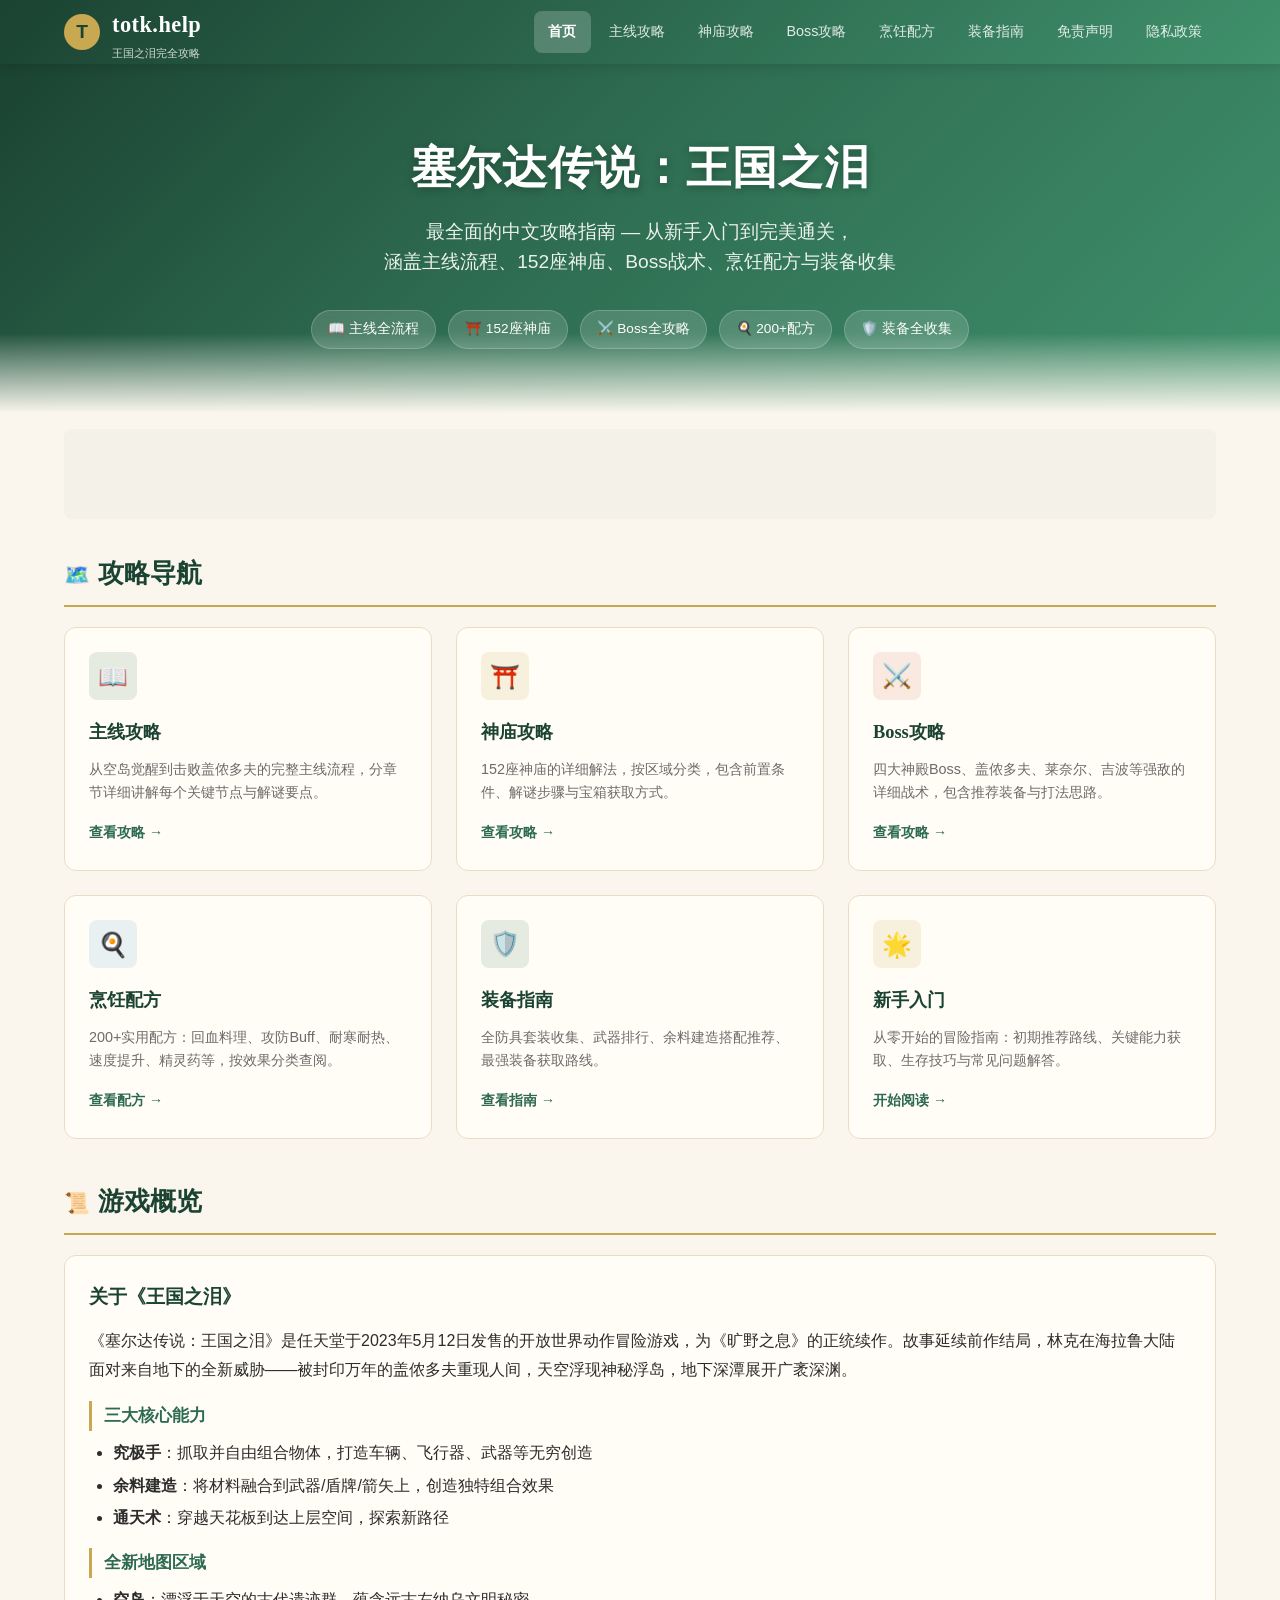
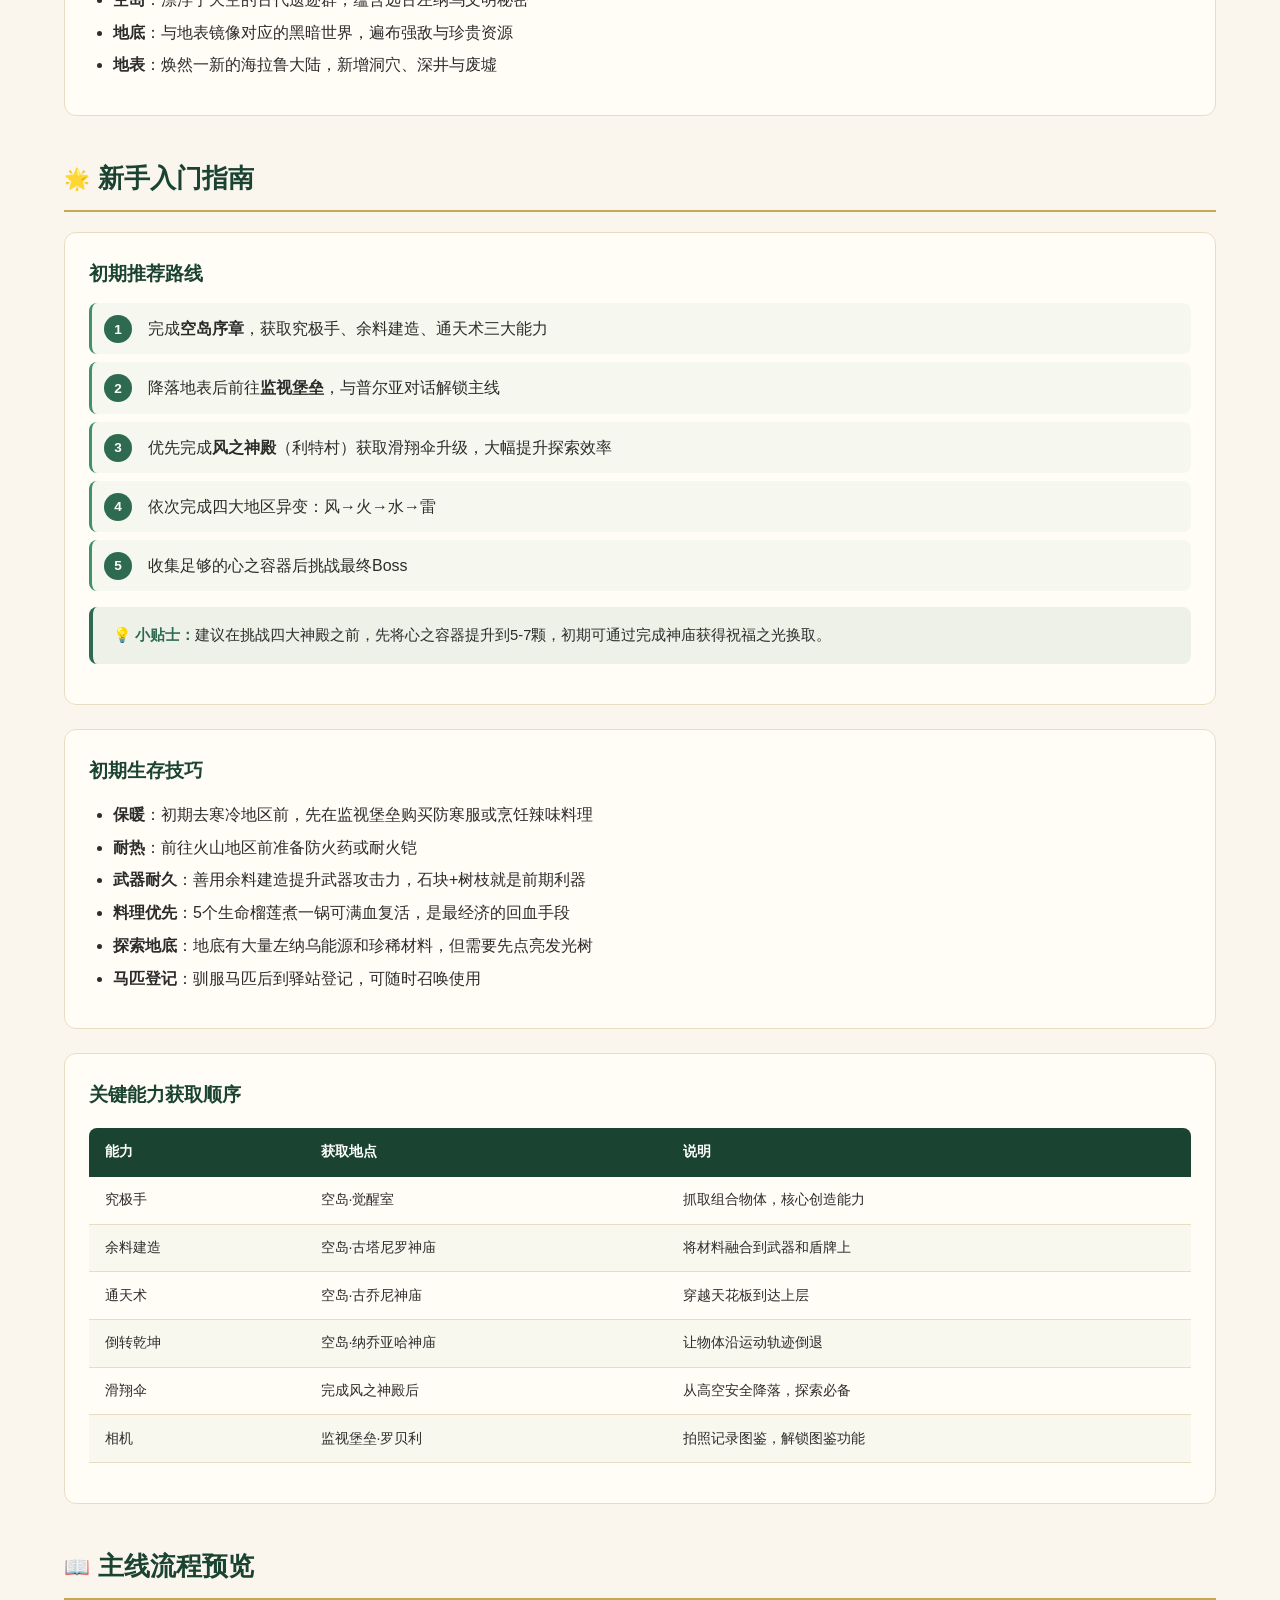
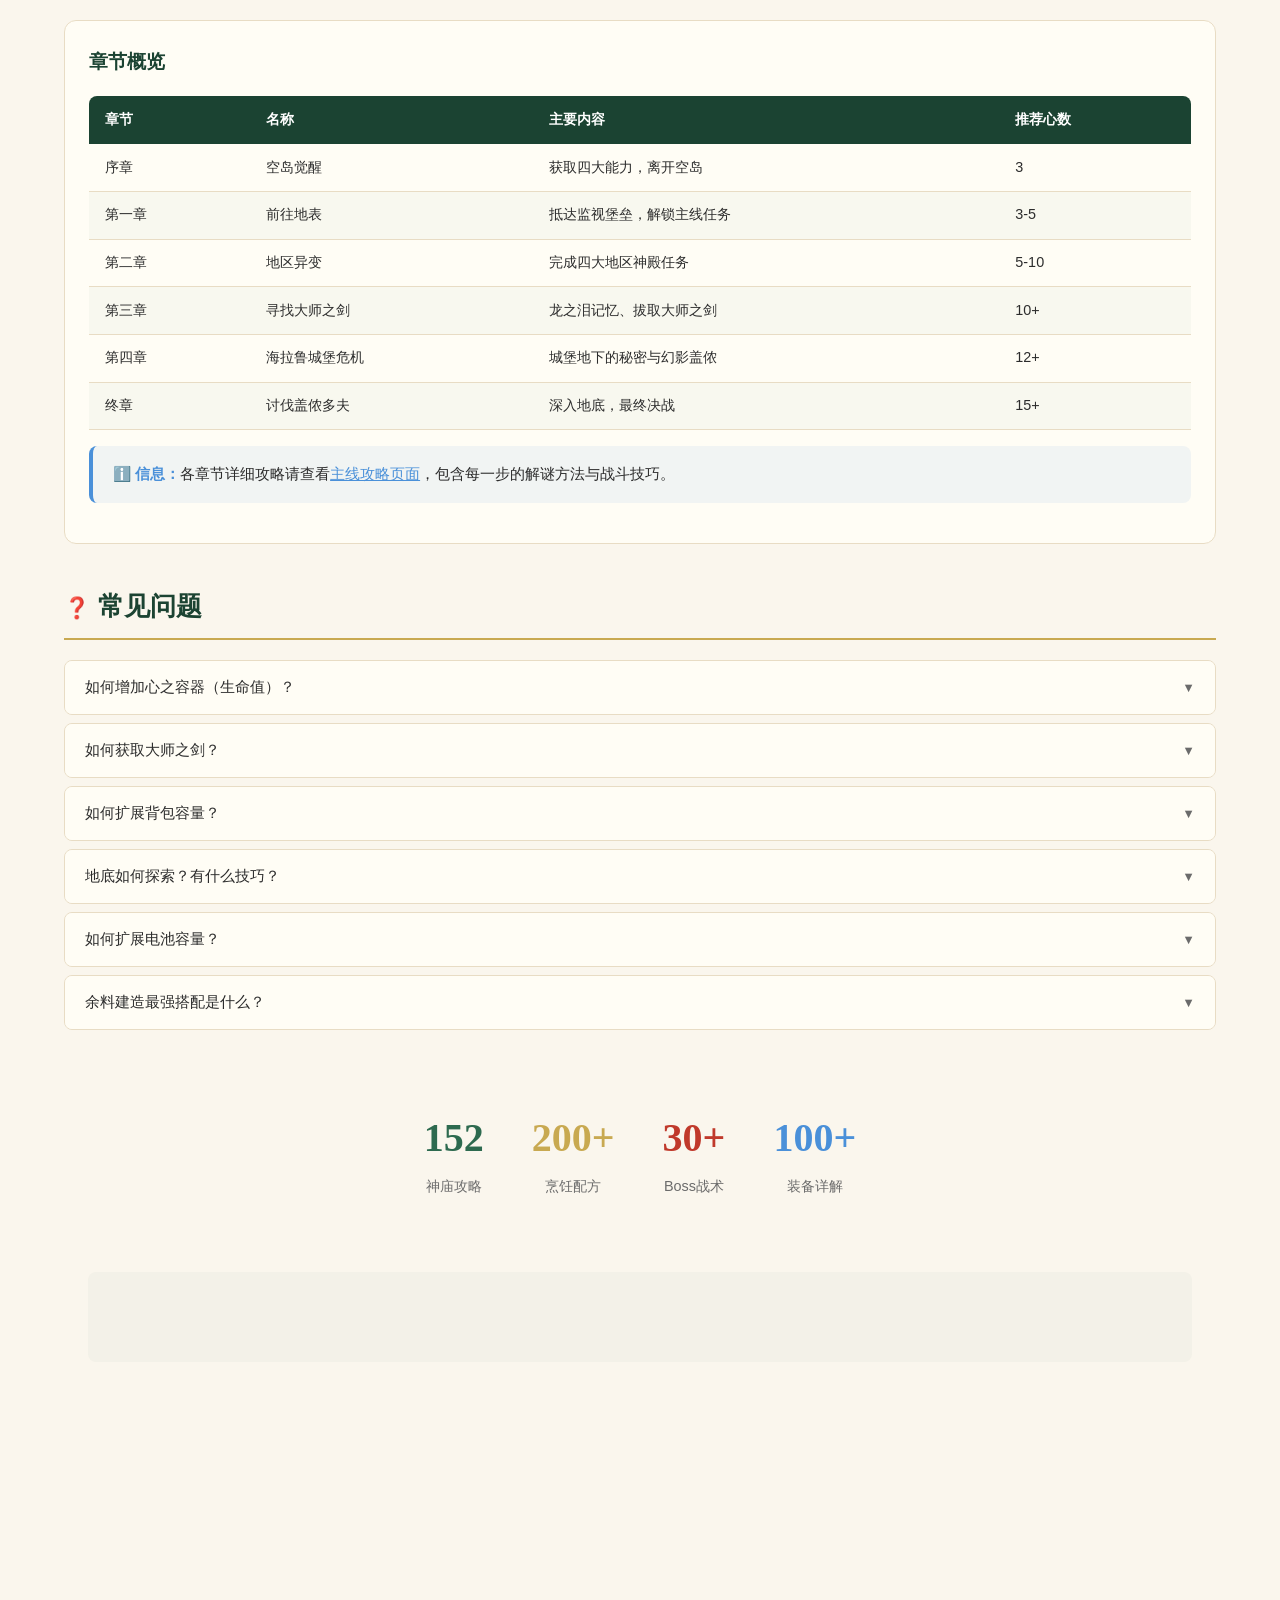
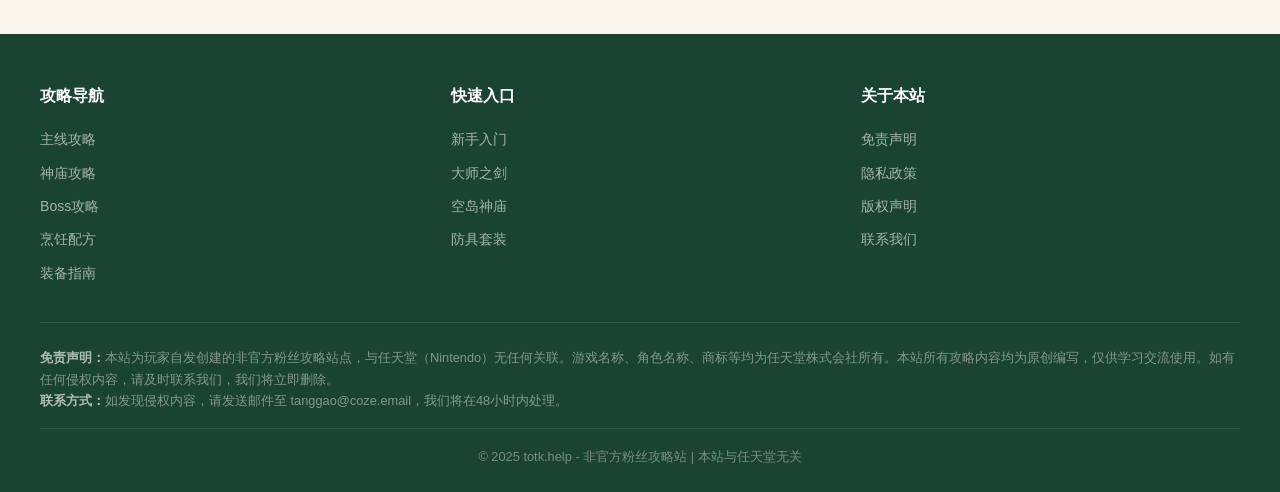
==== commit f3b33cee: "fix: 全站联系邮箱更新为 tanggao@coze.email" ====
--- a/index.html
+++ b/index.html
@@ -52,11 +52,12 @@
   var _hmt = _hmt || [];
   (function() {
     var hm = document.createElement("script");
-    hm.src = "https://hm.baidu.com/hm.js?xxxxxxxx";
+    hm.src = "https://hm.baidu.com/hm.js?9bdd82045f476f7f02179faa4b54941b";
     var s = document.getElementsByTagName("script")[0];
     s.parentNode.insertBefore(hm, s);
   })();
   </script>
+  <meta name="baidu-site-verification" content="codeva-j33oZQ5rY7" />
 </head>
 <body>
 
@@ -484,7 +485,7 @@
     </div>
     <div class="footer-disclaimer">
       <strong>免责声明：</strong>本站为玩家自发创建的非官方粉丝攻略站点，与任天堂（Nintendo）无任何关联。游戏名称、角色名称、商标等均为任天堂株式会社所有。本站所有攻略内容均为原创编写，仅供学习交流使用。如有任何侵权内容，请及时联系我们，我们将立即删除。<br>
-      <strong>联系方式：</strong>如发现侵权内容，请发送邮件至 contact@totk.help，我们将在48小时内处理。
+      <strong>联系方式：</strong>如发现侵权内容，请发送邮件至 tanggao@coze.email，我们将在48小时内处理。
     </div>
     <div class="footer-bottom">
       &copy; 2025 totk.help - 非官方粉丝攻略站 | 本站与任天堂无关
